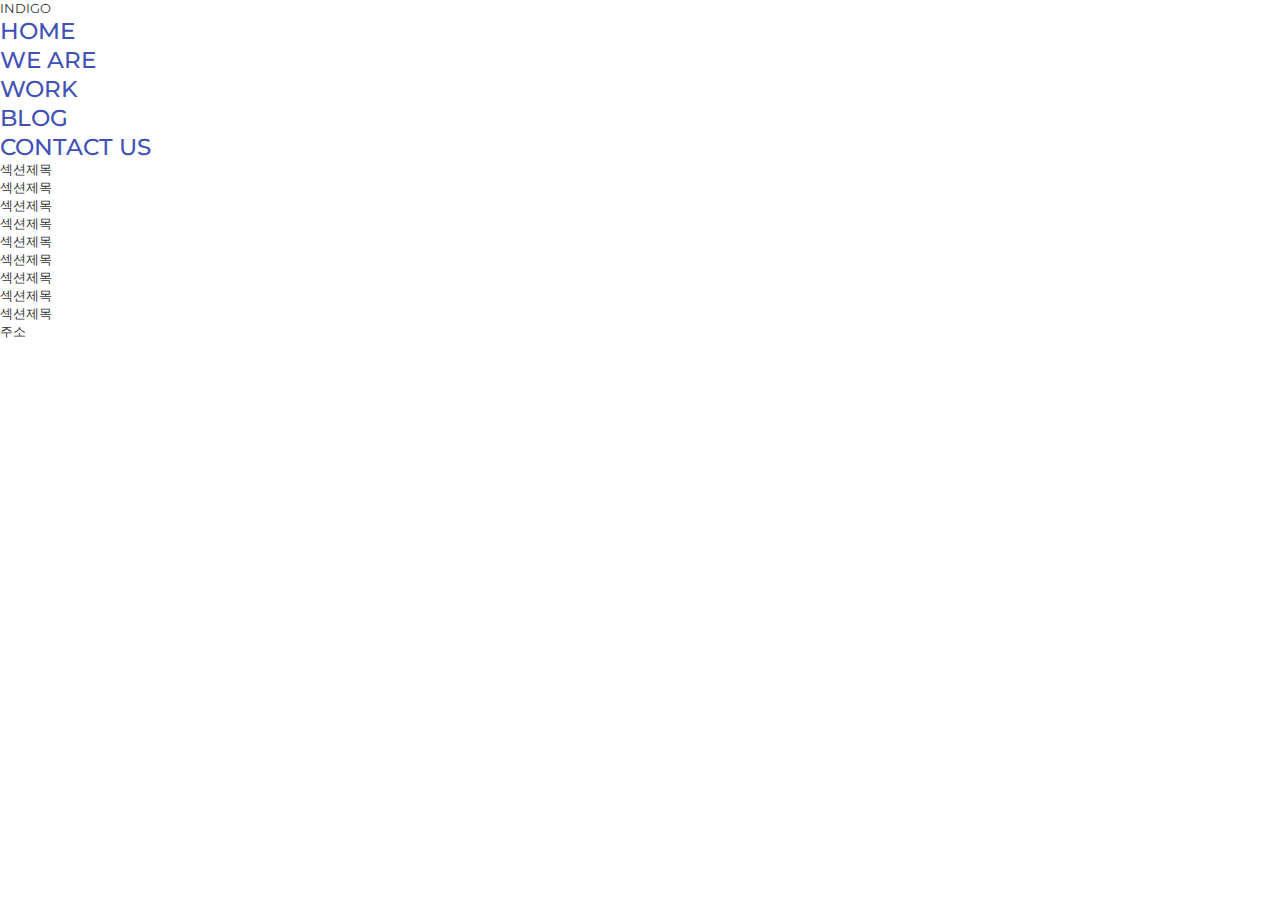
==== index2.html @ ab8ca35f "Add files via upload" ====
<!DOCTYPE html>
<html lang="ko">
<head>
    <meta charset="UTF-8">
    <meta http-equiv="X-UA-Compatible" content="IE=edge">
    <meta name="viewport" content="width=device-width, initial-scale=1.0">
    <link rel="shortcut icon" href="./favicon.ico" type="image/x-icon">
    <link rel="stylesheet" href="./css/reset.css">
    <title>INDIGO</title>
    <style>
        @import url('https://fonts.googleapis.com/css2?family=Montserrat:ital,wght@0,100;0,200;0,300;0,400;0,500;0,600;0,700;0,800;0,900;1,100;1,200;1,300;1,400;1,500;1,600;1,700;1,800;1,900&family=PT+Serif:ital,wght@0,400;0,700;1,400;1,700&display=swap');
        :root{            
            font-family: 'Montserrat',sans-serif;
            font-weight:400;
            font-size:13px;
            color:#333;                        
        }
        .tit-sec{
            font-weight:600;
            font-size:3em;
            color:#3f51b5;
            text-align:left;
        }
        .mid-txt{
            font-weight:500;
            font-size:1.8em;
            color:#3f51b5;            
        }
        .hide{
            display:none;
        }
        .container{
            width:1132px;
            margin:0 auto;
        }
        .col01{
            width:52px
        }
        .col02{
            width:124px
        }
        .col03{
            width:196px
        }
        .col04{
            width:268px
        }
        .col05{
            width:340px
        }
        .col06{
            width:412px
        }
        .col07{
            width:484px
        }
        .col08{
            width:556px
        }
        .col09{
            width:628px
        }
        .col10{
            width:700px
        }
        .col11{
            width:772px
        }
        .col12{
            width:844px
        }
        .col13{
            width:916px
        }
        .col14{
            width:988px
        }
        .col15{
            width:1060px
        }
        .col16{
            width:1132px
        }
    </style>
</head>
<body>
    <section class="wrap">
        <header class="header">
            <h1><a href="#">INDIGO</a></h1>
            <nav>
                <ul class="mid-txt">
                    <li><a href="#">HOME</a></li>
                    <li><a href="#">WE ARE</a></li>
                    <li><a href="#">WORK</a></li>
                    <li><a href="#">BLOG</a></li>
                    <li><a href="#">CONTACT US</a></li>
                </ul>
            </nav>
        </header>
        <section class="sec slider">
            <h2>섹션제목</h2>
        </section>
        <section class="sec display">
            <h2>섹션제목</h2>
        </section>
        <section class="sec promotion">
            <h2>섹션제목</h2>
        </section>
        <section class="sec divider">
            <h2>섹션제목</h2>
        </section>
        <section class="sec work">
            <h2>섹션제목</h2>
        </section>
        <section class="sec mini-divider">
            <h2>섹션제목</h2>
        </section>
        <section class="sec blog">
            <h2>섹션제목</h2>
        </section>
        <section class="sec contact">
            <h2>섹션제목</h2>
        </section>
        <section class="sec map">
            <h2>섹션제목</h2>
        </section>
        <footer class="footer copyright">
            <address>주소</address>
        </footer>
    </section>
    <script src="./js/default.js"></script>
</body>
</html>
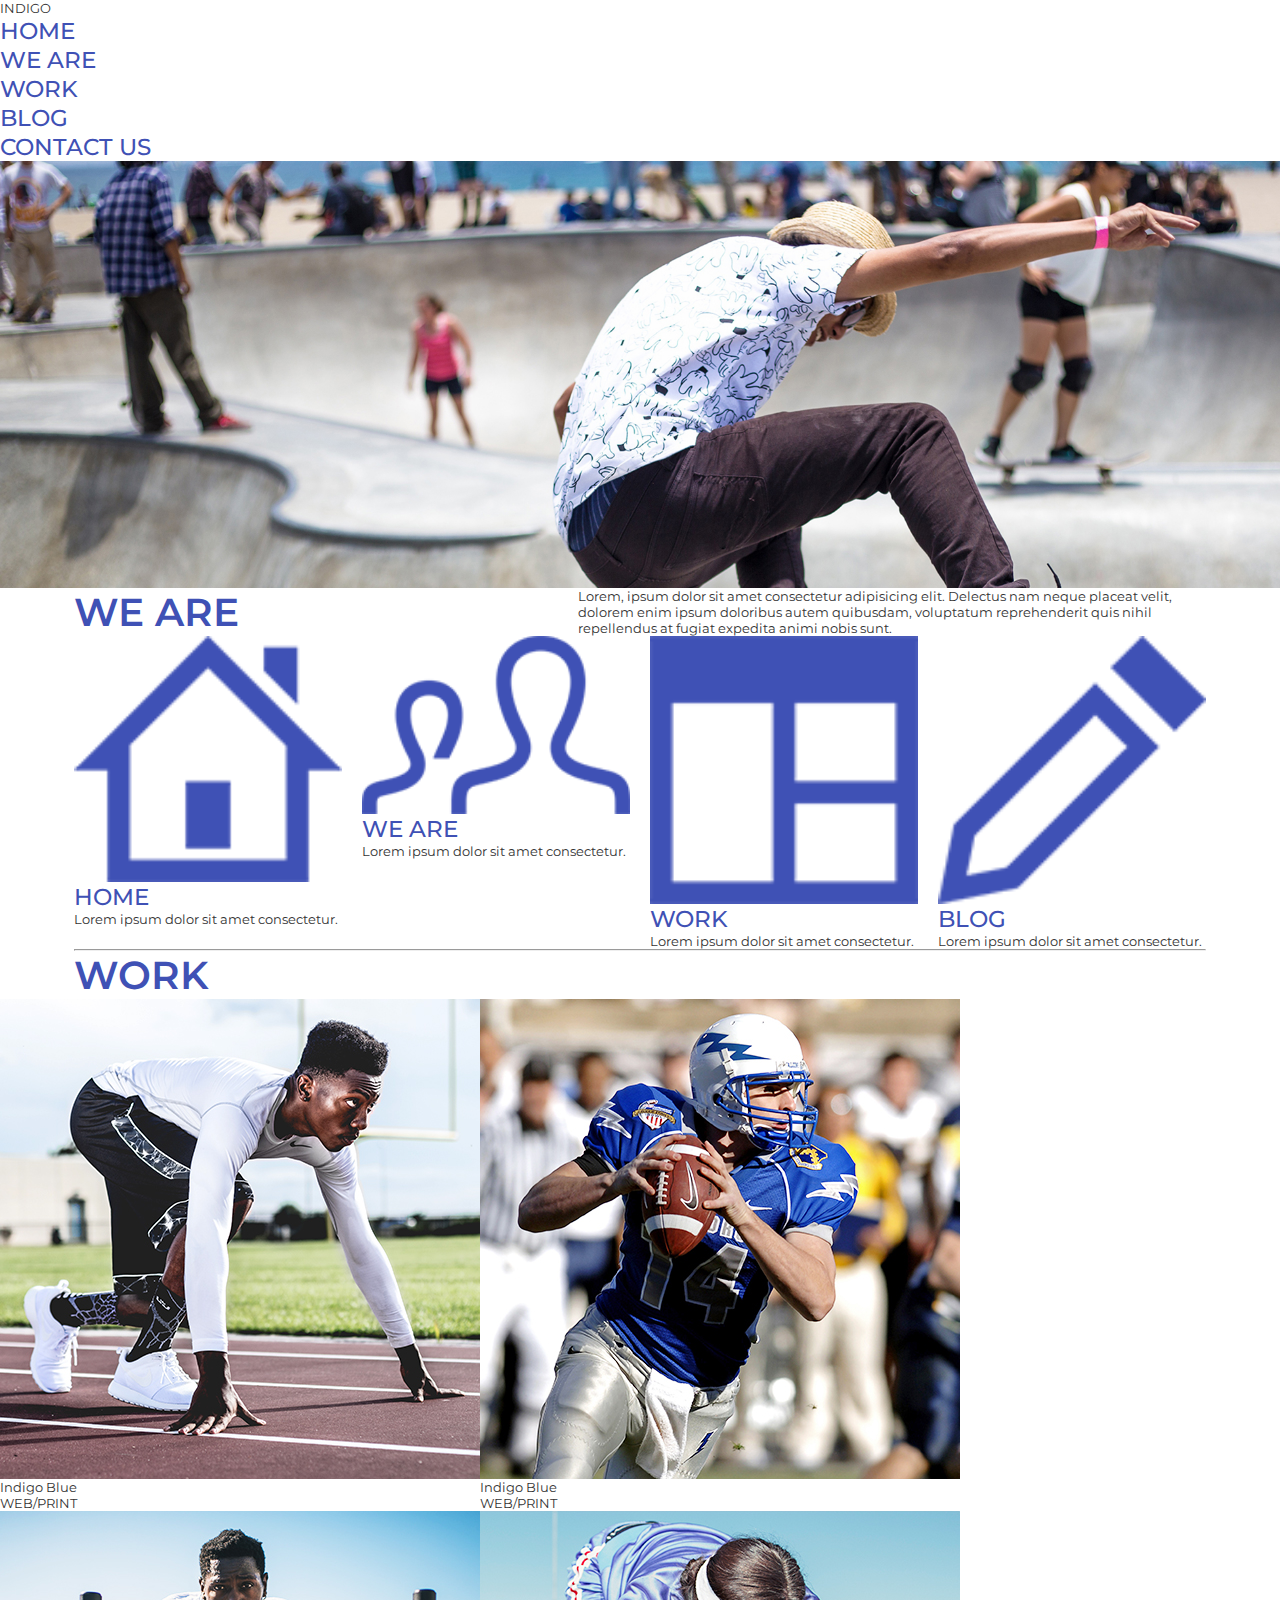
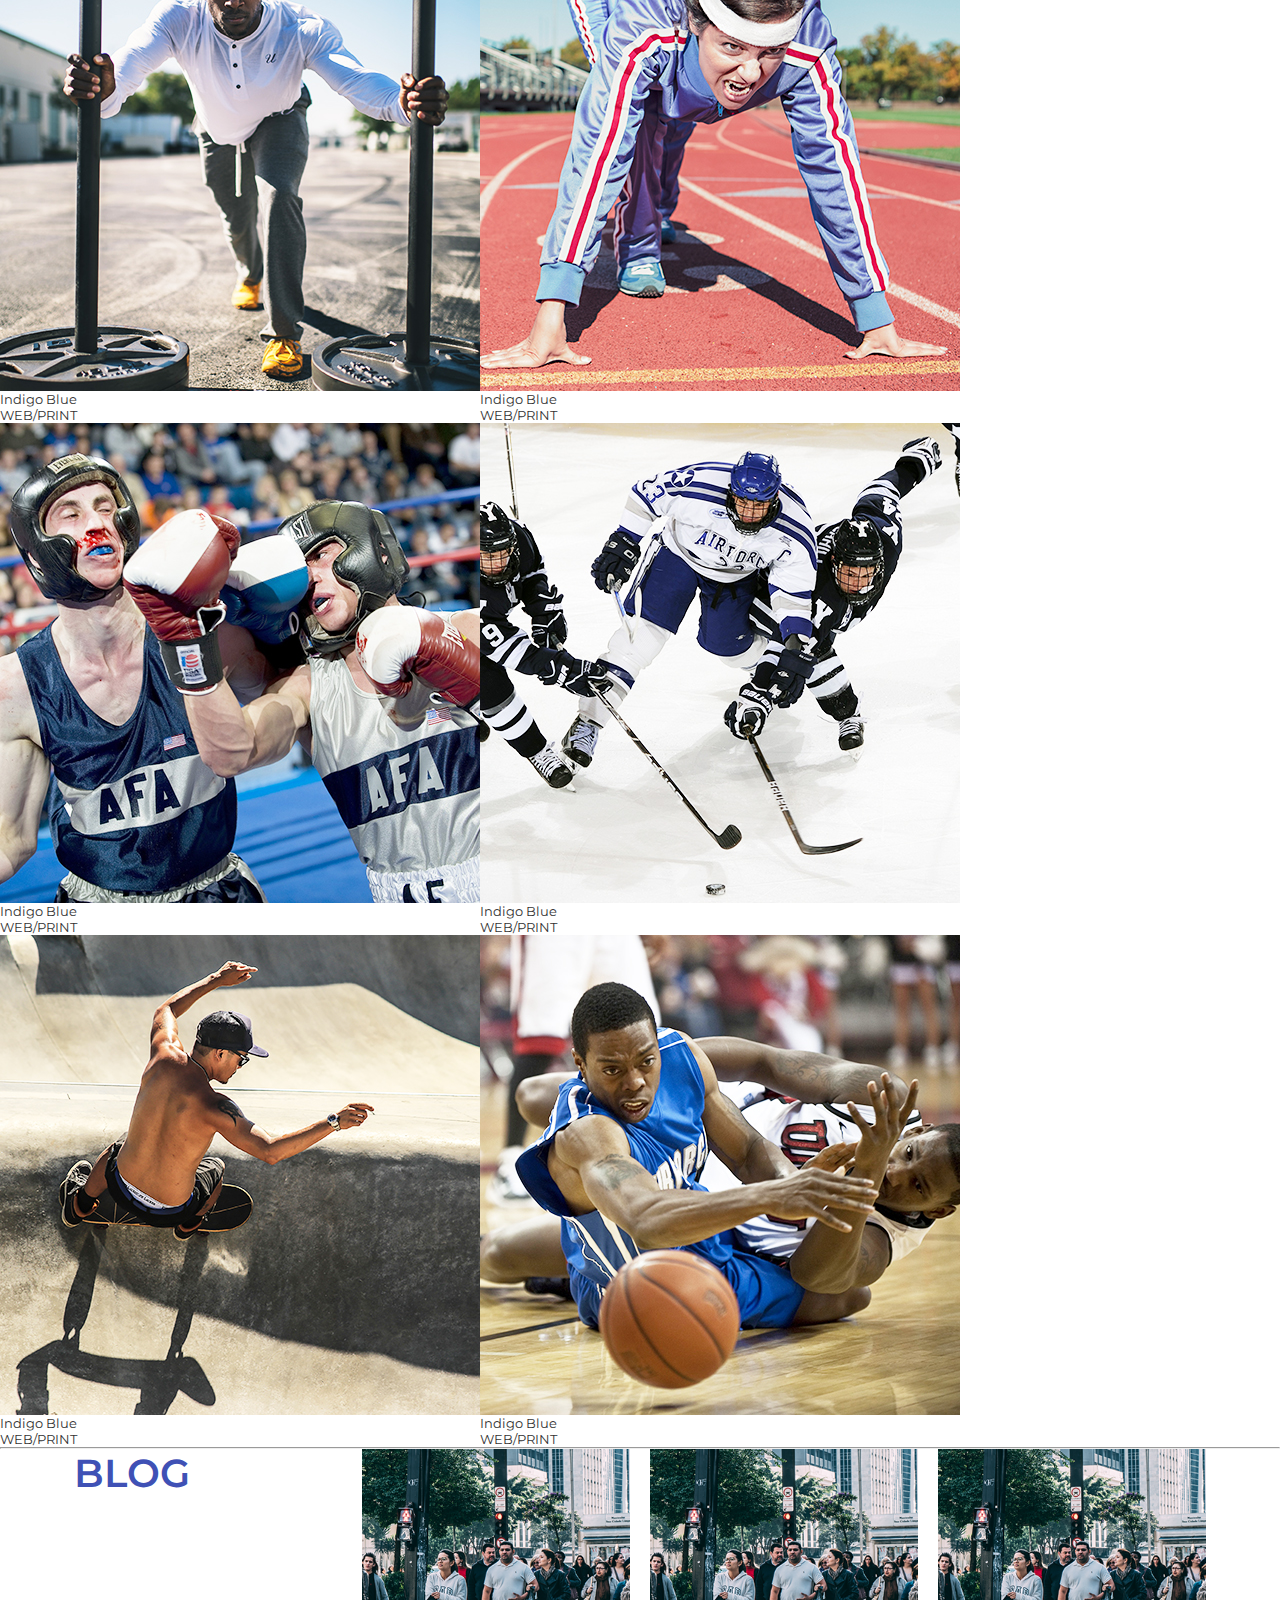
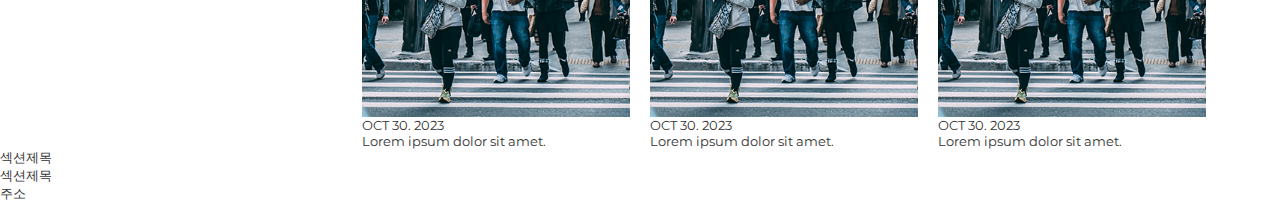
==== commit 2596ecb0: "Add files via upload" ====
--- a/index2.html
+++ b/index2.html
@@ -29,6 +29,12 @@
         .hide{
             display:none;
         }
+        .fleft{
+            float:left;
+        }
+        .fright{
+            float:right;
+        }
         .container{
             width:1132px;
             margin:0 auto;
@@ -80,6 +86,9 @@
         }
         .col16{
             width:1132px
+        }
+        .mr20{
+            margin-right:20px;
         }
     </style>
 </head>
@@ -98,25 +107,114 @@
             </nav>
         </header>
         <section class="sec slider">
-            <h2>섹션제목</h2>
+            <h2 class="hide">SLIDER</h2>
+            <div class="img-box"><a href="#"><img src="./images/slide01.jpg" alt="슬라이더1"></a></div>
         </section>
         <section class="sec display">
-            <h2>섹션제목</h2>
+            <div class="container clearfix">
+                <h2 class="tit-sec col07 fleft">WE ARE</h2>
+                <p class="col09 fright">Lorem, ipsum dolor sit amet consectetur adipisicing elit. Delectus nam neque placeat velit, dolorem enim ipsum doloribus autem quibusdam, voluptatum reprehenderit quis nihil repellendus at fugiat expedita animi nobis sunt.</p>
+            </div>
         </section>
         <section class="sec promotion">
-            <h2>섹션제목</h2>
+            <div class="container clearfix">
+                <h2 class="hide">promotion</h2>
+                <article class="fleft col04 mr20">
+                    <div class="img-box"><img src="./images/promo01.png" alt="pro01"></div>
+                    <h3 class="mid-txt">HOME</h3>
+                    <p>Lorem ipsum dolor sit amet consectetur.</p>
+                </article>
+                <article class="fleft col04 mr20">
+                    <div class="img-box"><img src="./images/promo02.png" alt="pro02"></div>
+                    <h3 class="mid-txt">WE ARE</h3>
+                    <p>Lorem ipsum dolor sit amet consectetur.</p>
+                </article>
+                <article class="fleft col04 mr20">
+                    <div class="img-box"><img src="./images/promo03.png" alt="pro03"></div>
+                    <h3 class="mid-txt">WORK</h3>
+                    <p>Lorem ipsum dolor sit amet consectetur.</p>
+                </article>
+                <article class="fleft col04">
+                    <div class="img-box"><img src="./images/promo04.png" alt="pro04"></div>
+                    <h3 class="mid-txt">BLOG</h3>
+                    <p>Lorem ipsum dolor sit amet consectetur.</p>
+                </article>
+            </div>            
         </section>
         <section class="sec divider">
-            <h2>섹션제목</h2>
-        </section>
-        <section class="sec work">
-            <h2>섹션제목</h2>
+            <div class="container">
+                <h2 class="hide">구분선</h2>
+                <hr class="col16">
+            </div>
+        </section>
+        <section class="sec work clearfix">
+            <div class="container">
+                <h2 class="tit-sec">WORK</h2>
+            </div>
+            <article class="fleft">
+                <div class="img-box"><img src="./images/work01.jpg" alt="work01"></div>
+                <h3>Indigo Blue</h3>
+                <p>WEB/PRINT</p>
+            </article>
+            <article class="fleft">
+                <div class="img-box"><img src="./images/work02.jpg" alt="work02"></div>
+                <h3>Indigo Blue</h3>
+                <p>WEB/PRINT</p>
+            </article>
+            <article class="fleft">
+                <div class="img-box"><img src="./images/work03.jpg" alt="work03"></div>
+                <h3>Indigo Blue</h3>
+                <p>WEB/PRINT</p>
+            </article>
+            <article class="fleft">
+                <div class="img-box"><img src="./images/work04.jpg" alt="work04"></div>
+                <h3>Indigo Blue</h3>
+                <p>WEB/PRINT</p>
+            </article>
+            <article class="fleft">
+                <div class="img-box"><img src="./images/work05.jpg" alt="work05"></div>
+                <h3>Indigo Blue</h3>
+                <p>WEB/PRINT</p>
+            </article>
+            <article class="fleft">
+                <div class="img-box"><img src="./images/work06.jpg" alt="work06"></div>
+                <h3>Indigo Blue</h3>
+                <p>WEB/PRINT</p>
+            </article>
+            <article class="fleft">
+                <div class="img-box"><img src="./images/work07.jpg" alt="work07"></div>
+                <h3>Indigo Blue</h3>
+                <p>WEB/PRINT</p>
+            </article>
+            <article class="fleft">
+                <div class="img-box"><img src="./images/work08.jpg" alt="work08"></div>
+                <h3>Indigo Blue</h3>
+                <p>WEB/PRINT</p>
+            </article>
         </section>
         <section class="sec mini-divider">
-            <h2>섹션제목</h2>
+            <h2 class="hide">구분선</h2>
+            <hr>
         </section>
         <section class="sec blog">
-            <h2>섹션제목</h2>
+            <div class="container clearfix">
+                <h2 class="tit-sec fleft col04 mr20">BLOG</h2>
+                <article class="fleft col04 mr20">
+                    <div class="img-box"><img src="./images/blog01.jpg" alt="blog01"></div>
+                    <h3>OCT 30. 2023</h3>
+                    <p>Lorem ipsum dolor sit amet.</p>
+                </article>
+                <article class="fleft col04 mr20">
+                    <div class="img-box"><img src="./images/blog01.jpg" alt="blog01"></div>
+                    <h3>OCT 30. 2023</h3>
+                    <p>Lorem ipsum dolor sit amet.</p>
+                </article>
+                <article class="fleft col04">
+                    <div class="img-box"><img src="./images/blog01.jpg" alt="blog01"></div>
+                    <h3>OCT 30. 2023</h3>
+                    <p>Lorem ipsum dolor sit amet.</p>
+                </article>
+            </div>
         </section>
         <section class="sec contact">
             <h2>섹션제목</h2>
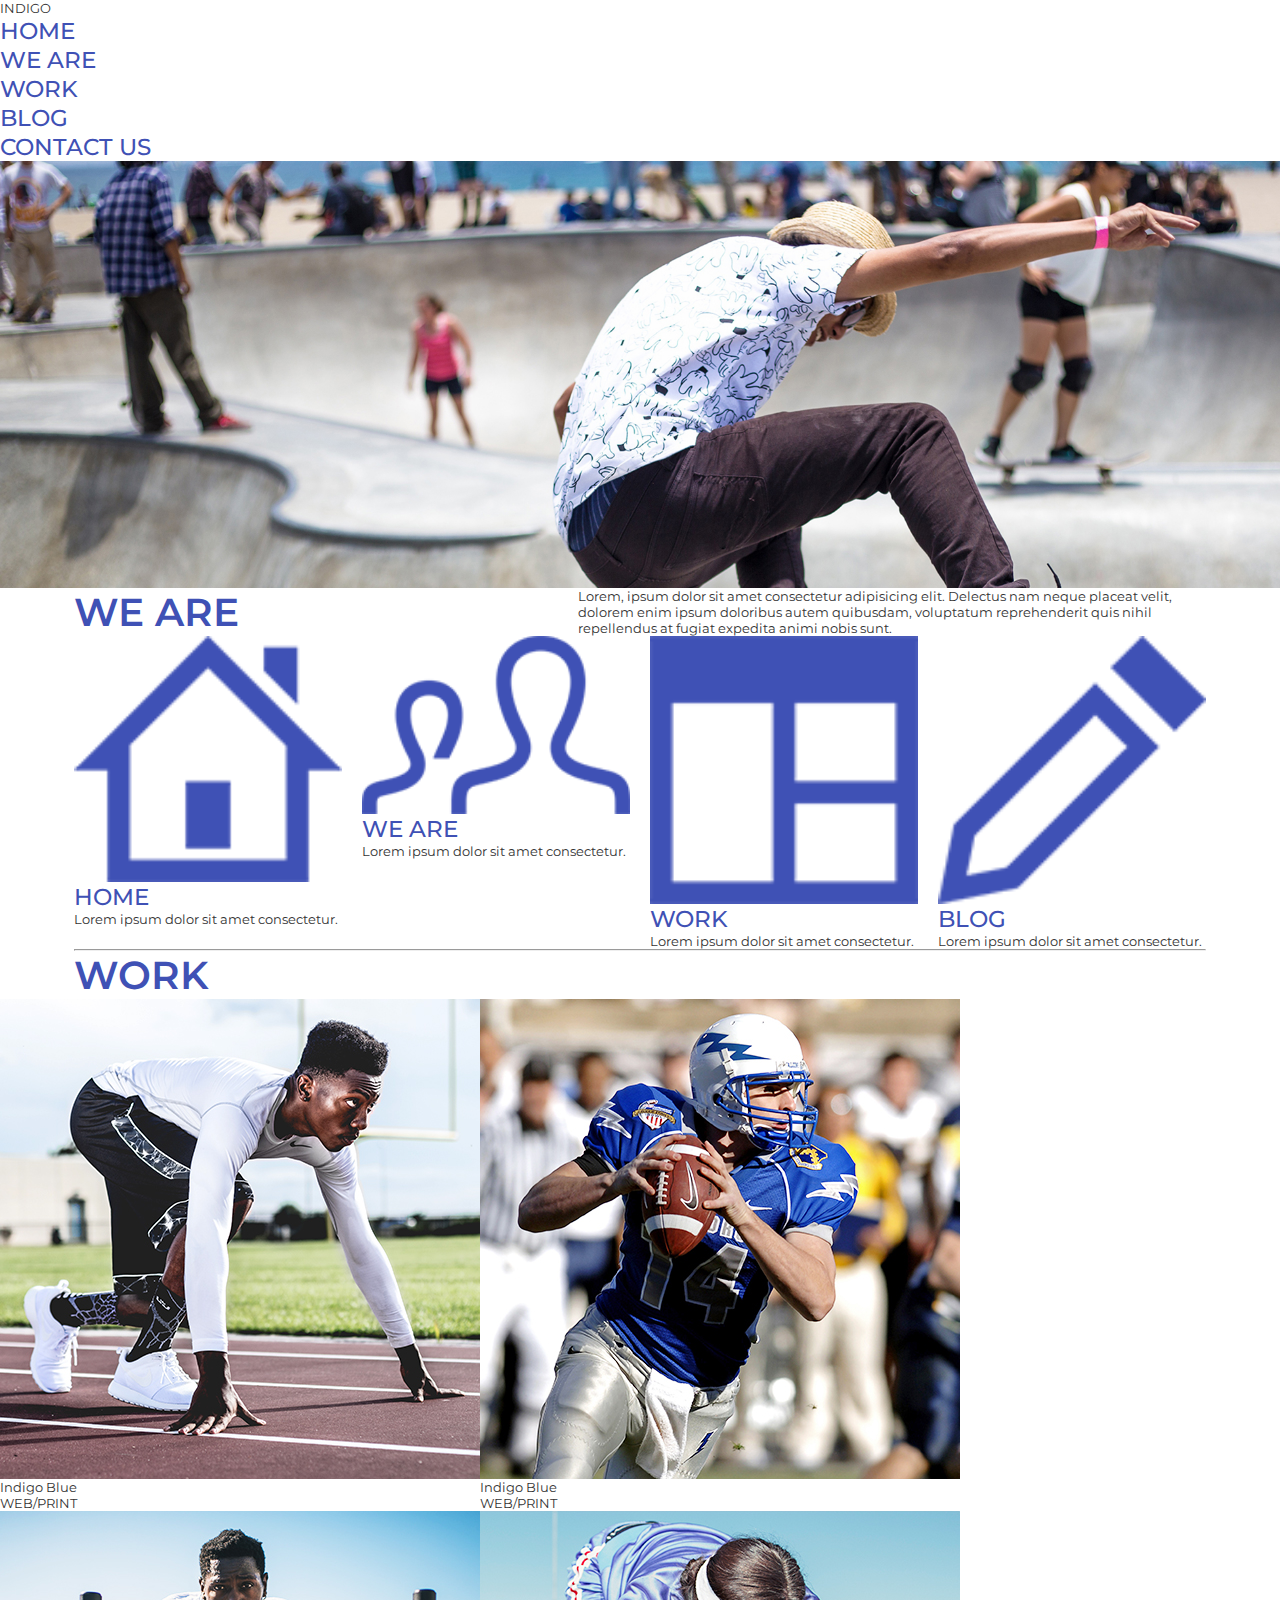
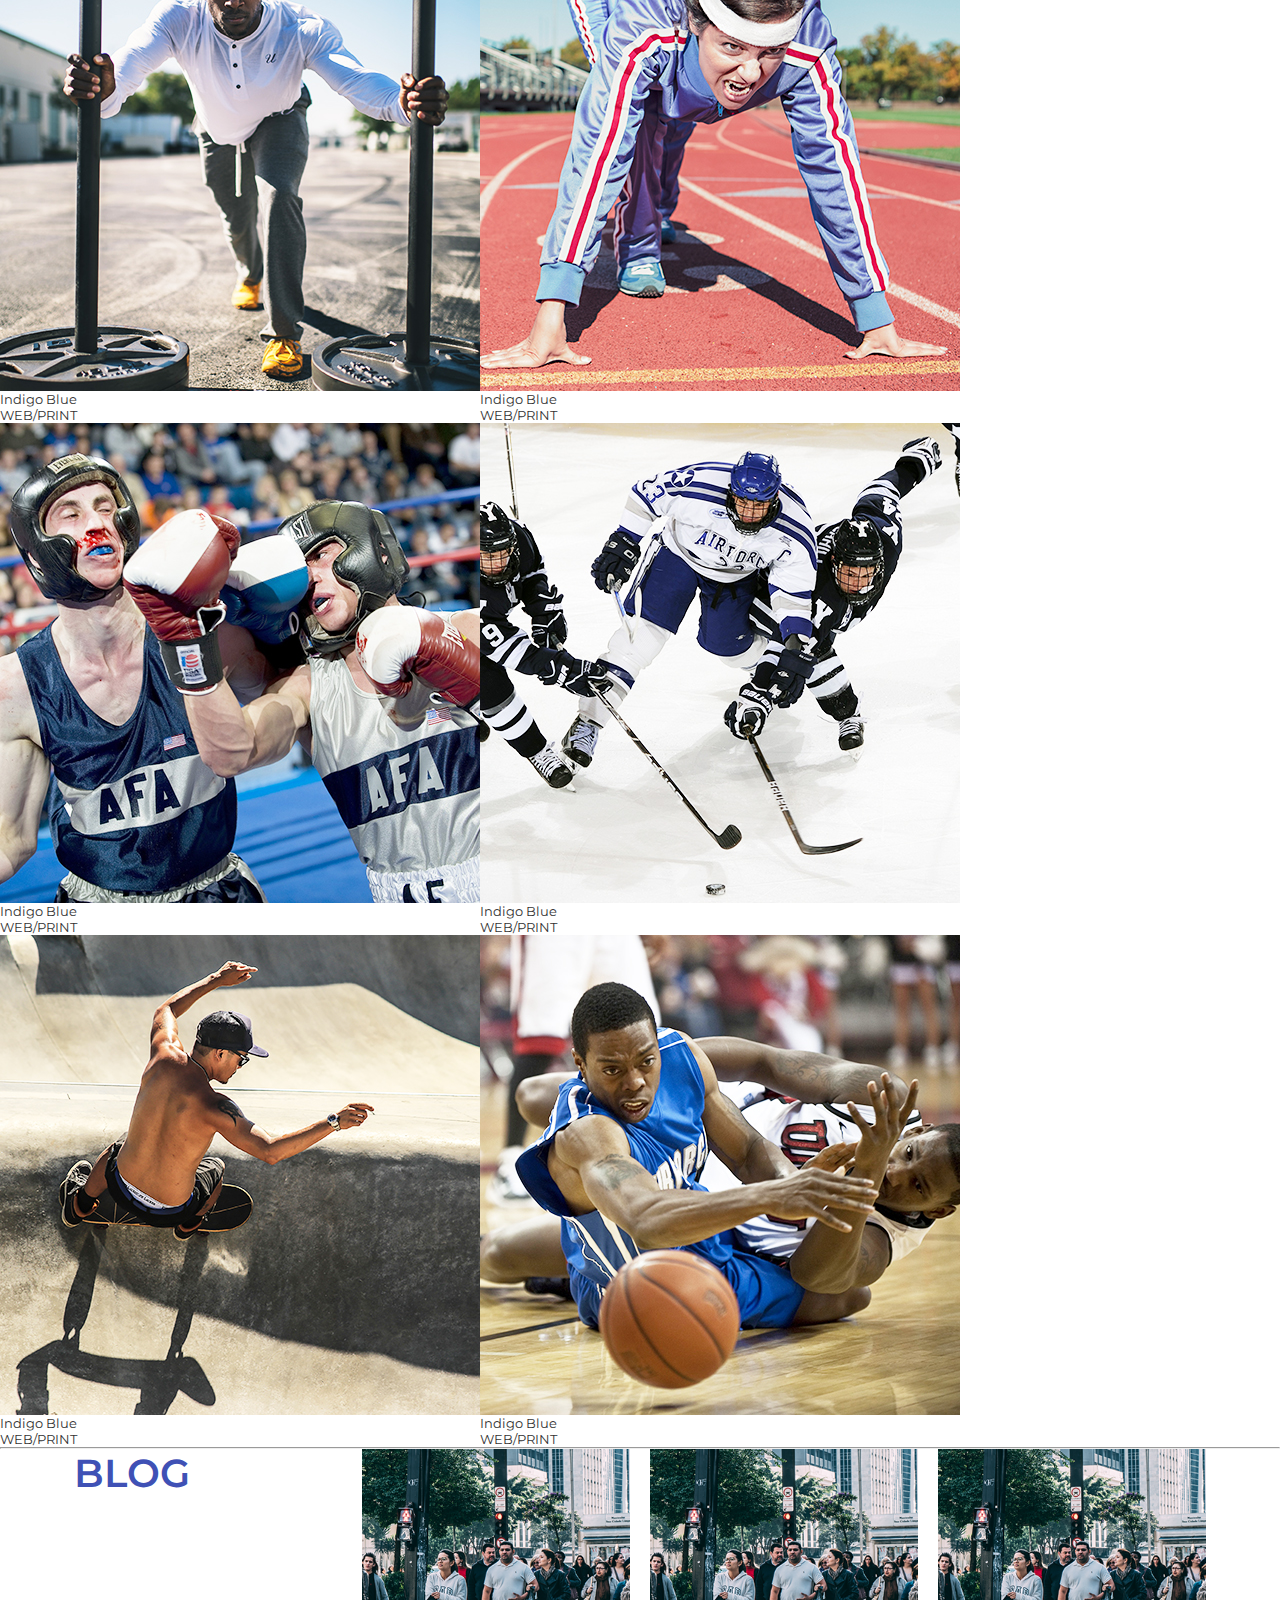
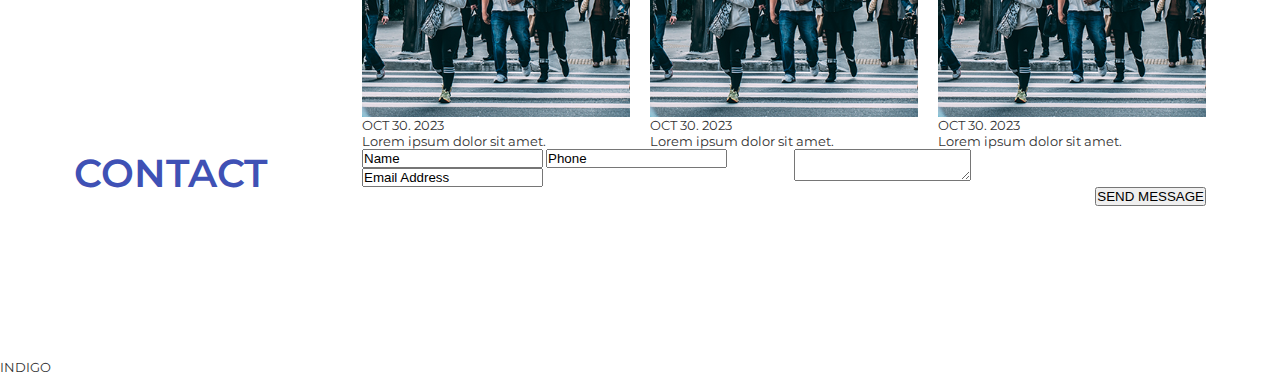
==== commit e46be4fb: "Add files via upload" ====
--- a/index2.html
+++ b/index2.html
@@ -26,8 +26,15 @@
             font-size:1.8em;
             color:#3f51b5;            
         }
+
+
         .hide{
             display:none;
+        }
+        .clearfix::after{
+            content:'';
+            display:block;
+            clear:both;
         }
         .fleft{
             float:left;
@@ -201,29 +208,56 @@
                 <h2 class="tit-sec fleft col04 mr20">BLOG</h2>
                 <article class="fleft col04 mr20">
                     <div class="img-box"><img src="./images/blog01.jpg" alt="blog01"></div>
-                    <h3>OCT 30. 2023</h3>
+                    <h3 class="hide">아티클제목1</h3>
+                    <p>OCT 30. 2023</p>
                     <p>Lorem ipsum dolor sit amet.</p>
                 </article>
                 <article class="fleft col04 mr20">
                     <div class="img-box"><img src="./images/blog01.jpg" alt="blog01"></div>
-                    <h3>OCT 30. 2023</h3>
+                    <h3 class="hide">아티클제목2</h3>
+                    <p>OCT 30. 2023</p>
                     <p>Lorem ipsum dolor sit amet.</p>
                 </article>
                 <article class="fleft col04">
                     <div class="img-box"><img src="./images/blog01.jpg" alt="blog01"></div>
-                    <h3>OCT 30. 2023</h3>
+                    <h3 class="hide">아티클제목3</h3>
+                    <p>OCT 30. 2023</p>
                     <p>Lorem ipsum dolor sit amet.</p>
                 </article>
             </div>
         </section>
         <section class="sec contact">
-            <h2>섹션제목</h2>
+            <div class="container clearfix">
+                <h2 class="tit-sec fleft col04 mr20">CONTACT</h2>
+                <form action="#" class="fright col12">
+                    <div class="field clearfix">
+                        <div class="fleft col06">
+                            <label class="hide" for="name">name</label>
+                            <input type="text" name="name" id="name" placeholder="Name">
+                            <label class="hide" for="phone">phone</label>
+                            <input type="text" name="phone" id="phone" placeholder="Phone">
+                            <label class="hide" for="email">email address</label>
+                            <input type="email" name="email" id="email" placeholder="Email Address">
+                        </div>
+                        <div class="fright col06">
+                            <label class="hide" for="msg">Message</label>
+                            <textarea name="msg" id="msg"></textarea>
+                        </div>
+                    </div>
+                    <div class="send-box clearfix">
+                        <input type="submit" value="SEND MESSAGE" class="fright">
+                    </div>
+                </form>
+            </div>
         </section>
         <section class="sec map">
-            <h2>섹션제목</h2>
+            <div class="container">
+                <h2 class="hide">map</h2>
+                <iframe src="" frameborder="0">아이프래임</iframe>
+            </div>
         </section>
         <footer class="footer copyright">
-            <address>주소</address>
+            <address>INDIGO</address>
         </footer>
     </section>
     <script src="./js/default.js"></script>
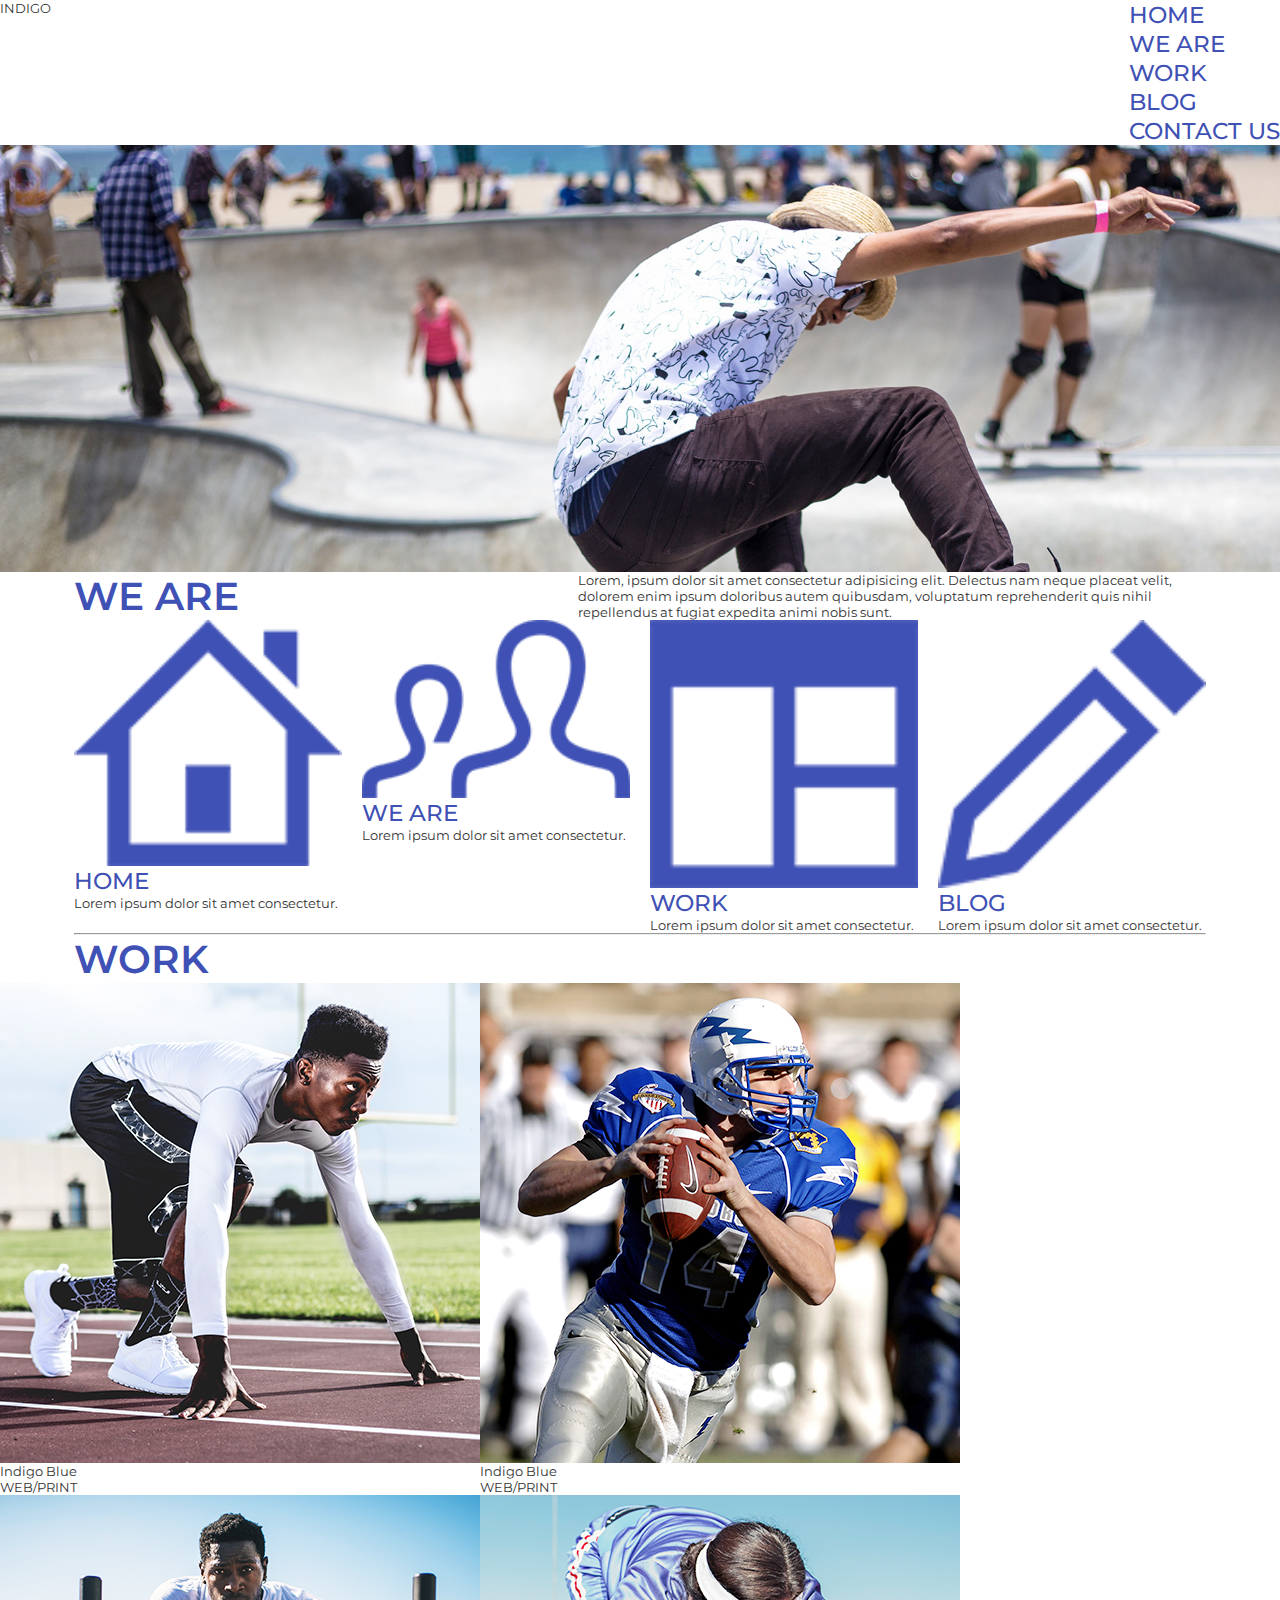
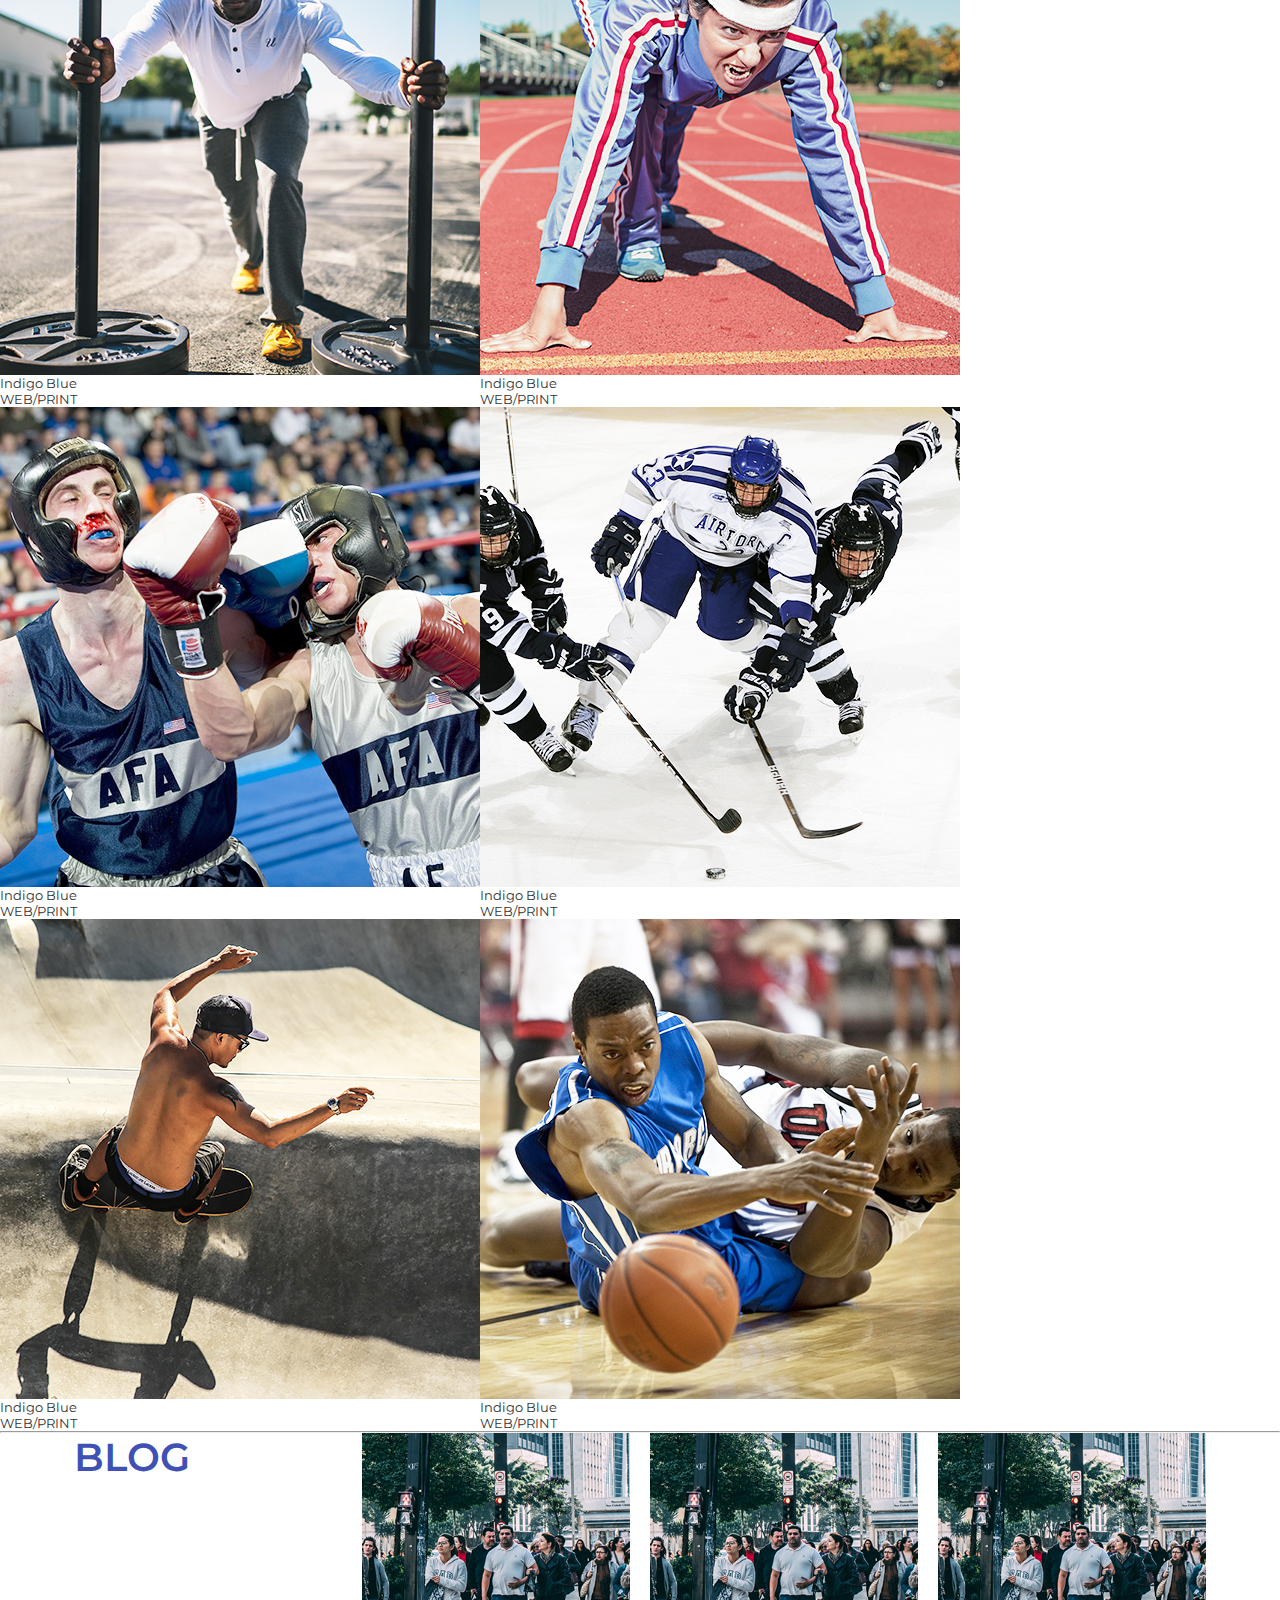
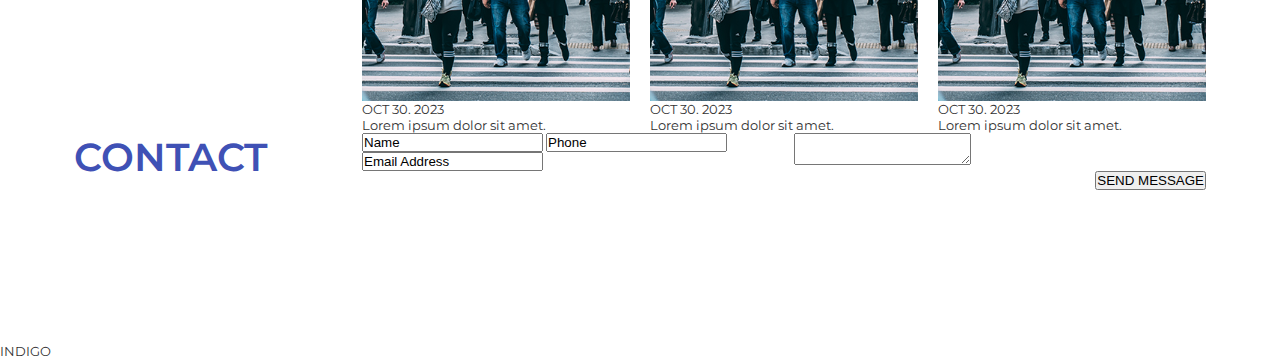
==== commit e67af168: "Add files via upload" ====
--- a/index2.html
+++ b/index2.html
@@ -97,13 +97,15 @@
         .mr20{
             margin-right:20px;
         }
+
+        
     </style>
 </head>
 <body>
     <section class="wrap">
-        <header class="header">
-            <h1><a href="#">INDIGO</a></h1>
-            <nav>
+        <header class="header clearfix">
+            <h1 class="fleft"><a href="#">INDIGO</a></h1>
+            <nav class="fright">
                 <ul class="mid-txt">
                     <li><a href="#">HOME</a></li>
                     <li><a href="#">WE ARE</a></li>
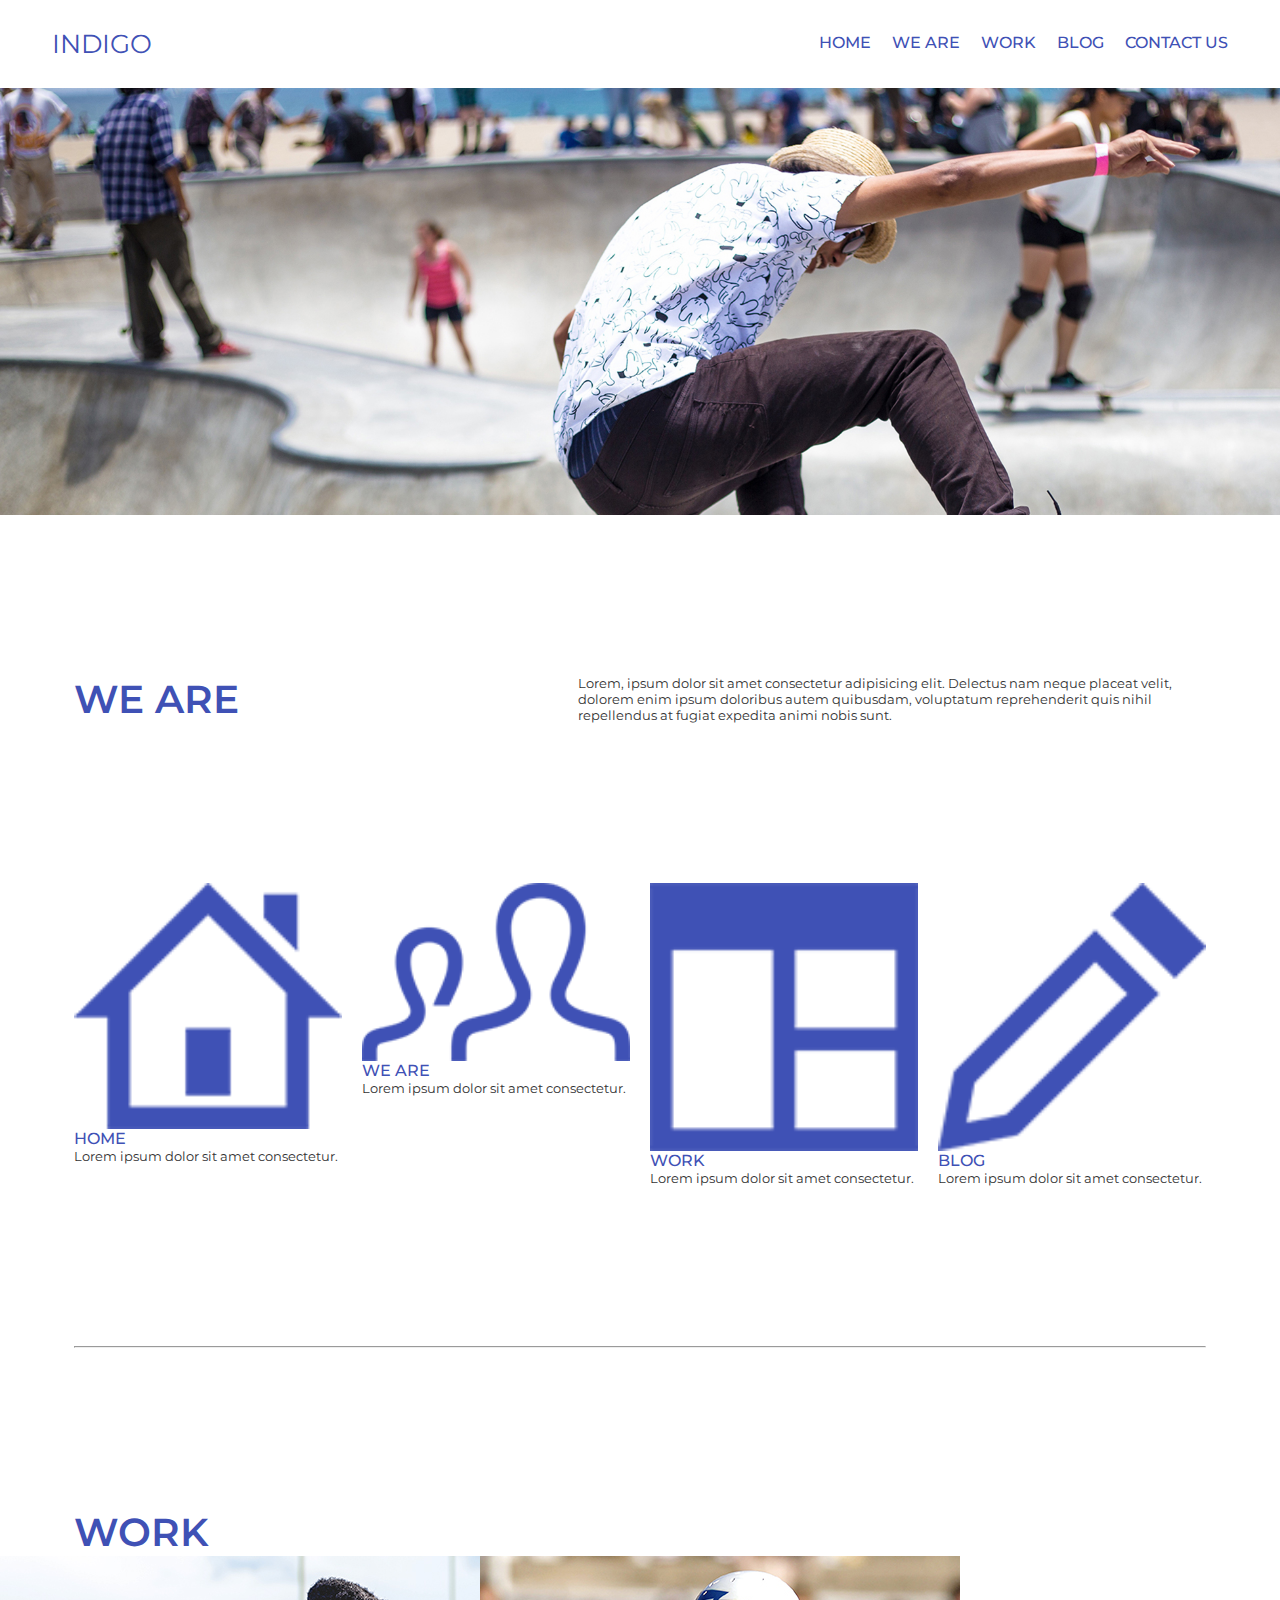
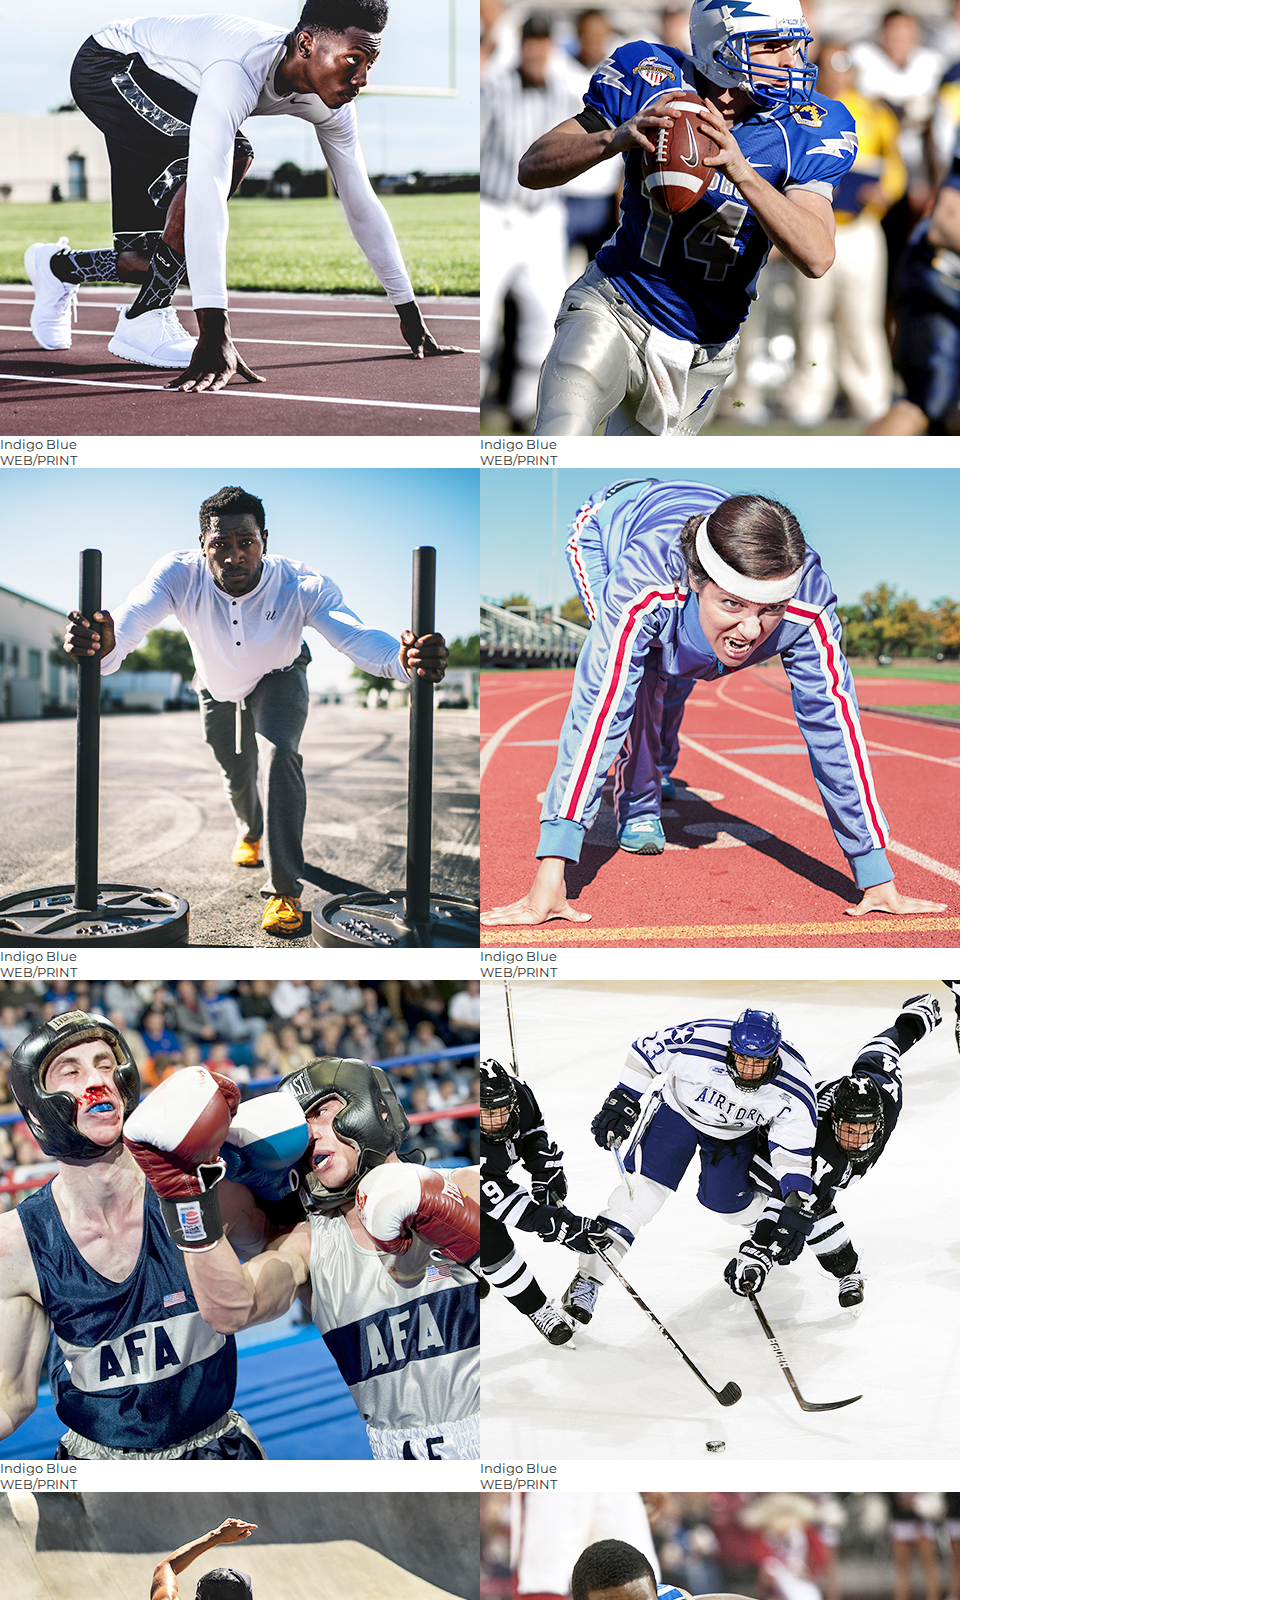
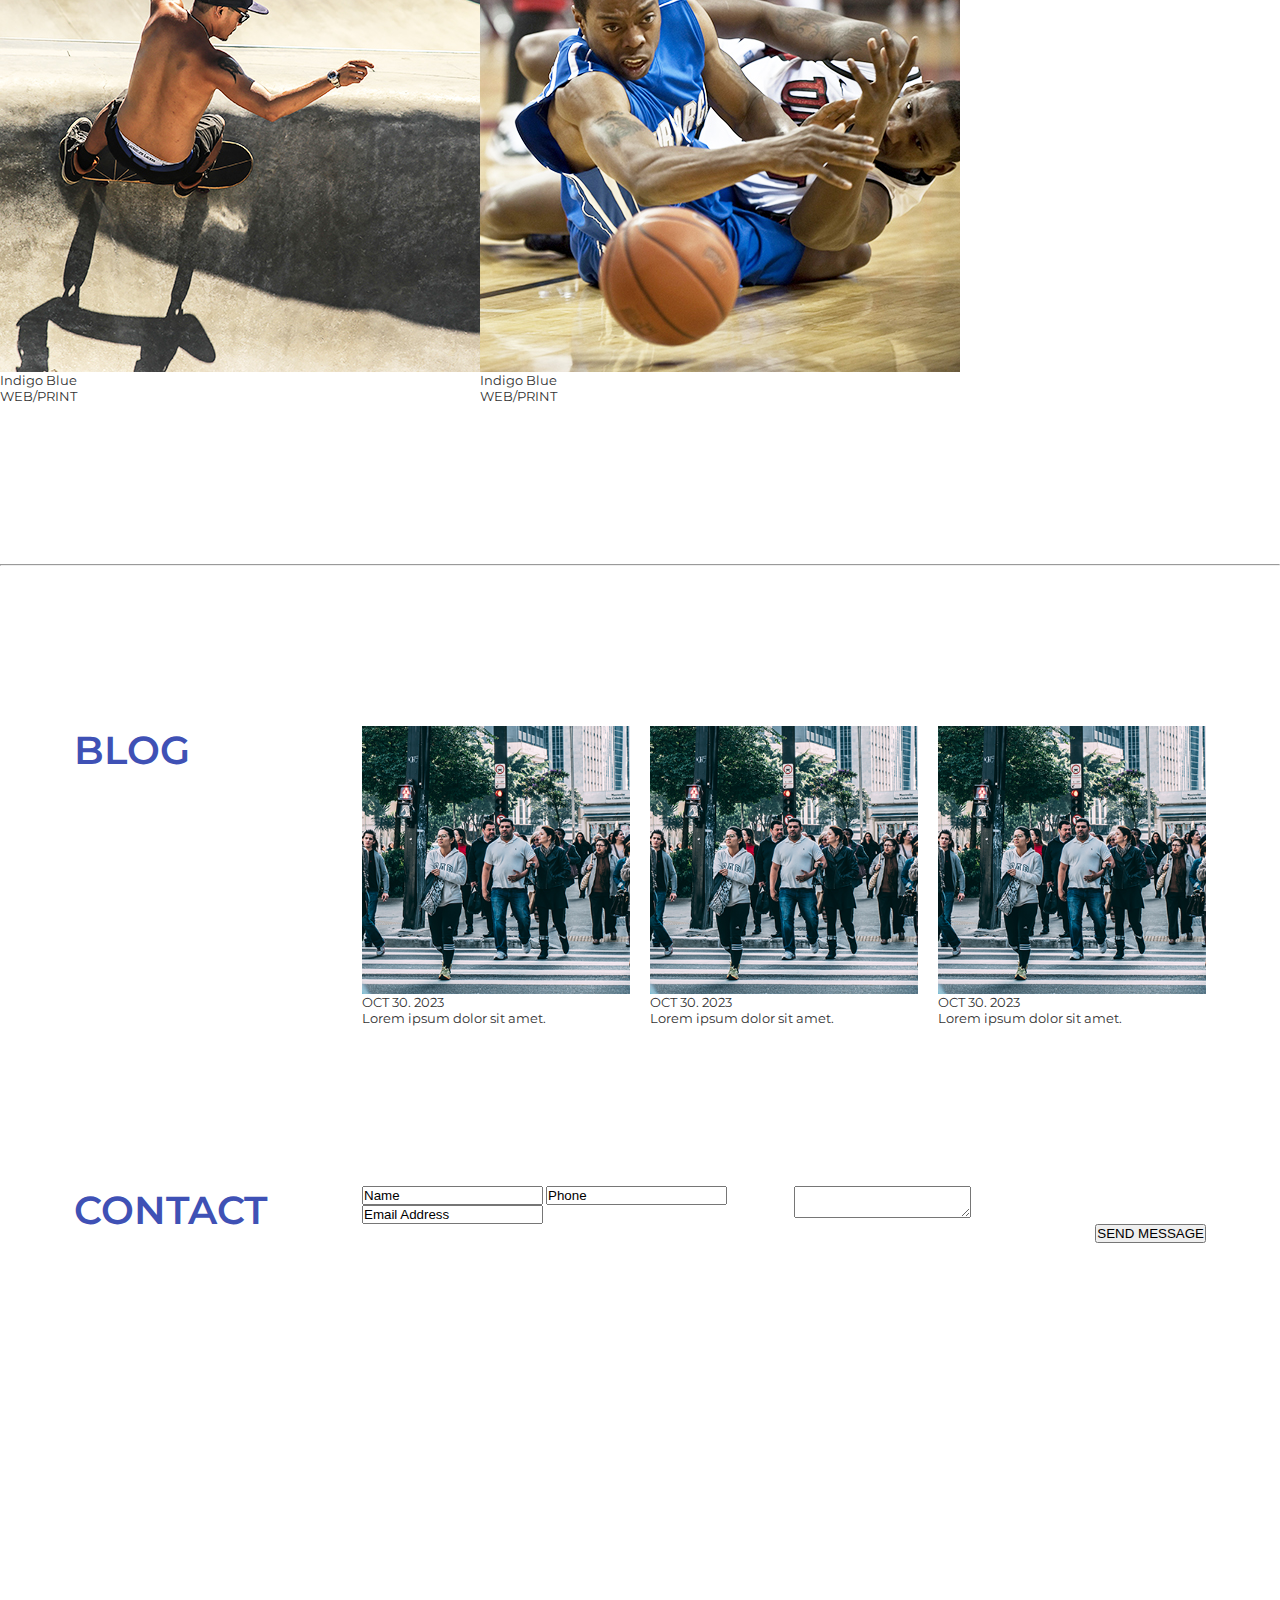
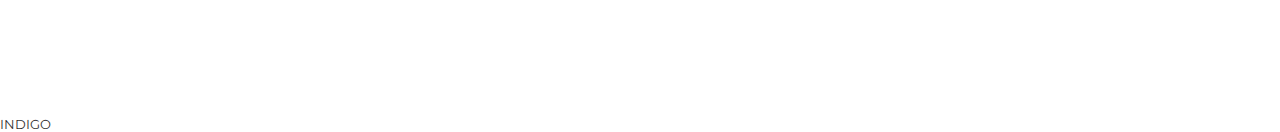
==== commit 3cf50374: "Add files via upload" ====
--- a/index2.html
+++ b/index2.html
@@ -23,7 +23,7 @@
         }
         .mid-txt{
             font-weight:500;
-            font-size:1.8em;
+            font-size:1.2em;
             color:#3f51b5;            
         }
 
@@ -98,7 +98,26 @@
             margin-right:20px;
         }
 
-        
+        .wrap{
+            overflow:hidden;
+        }
+        .sec{
+            margin-bottom:160px;
+        }
+        .header{
+            padding:28px 52px;
+        }
+        h1{
+            font-size:26px;
+            color:#3f51b5;
+        }
+        nav{
+            padding-top:5px;
+        }
+        nav li{
+            display:inline;
+            margin-left:17px;
+        }
     </style>
 </head>
 <body>
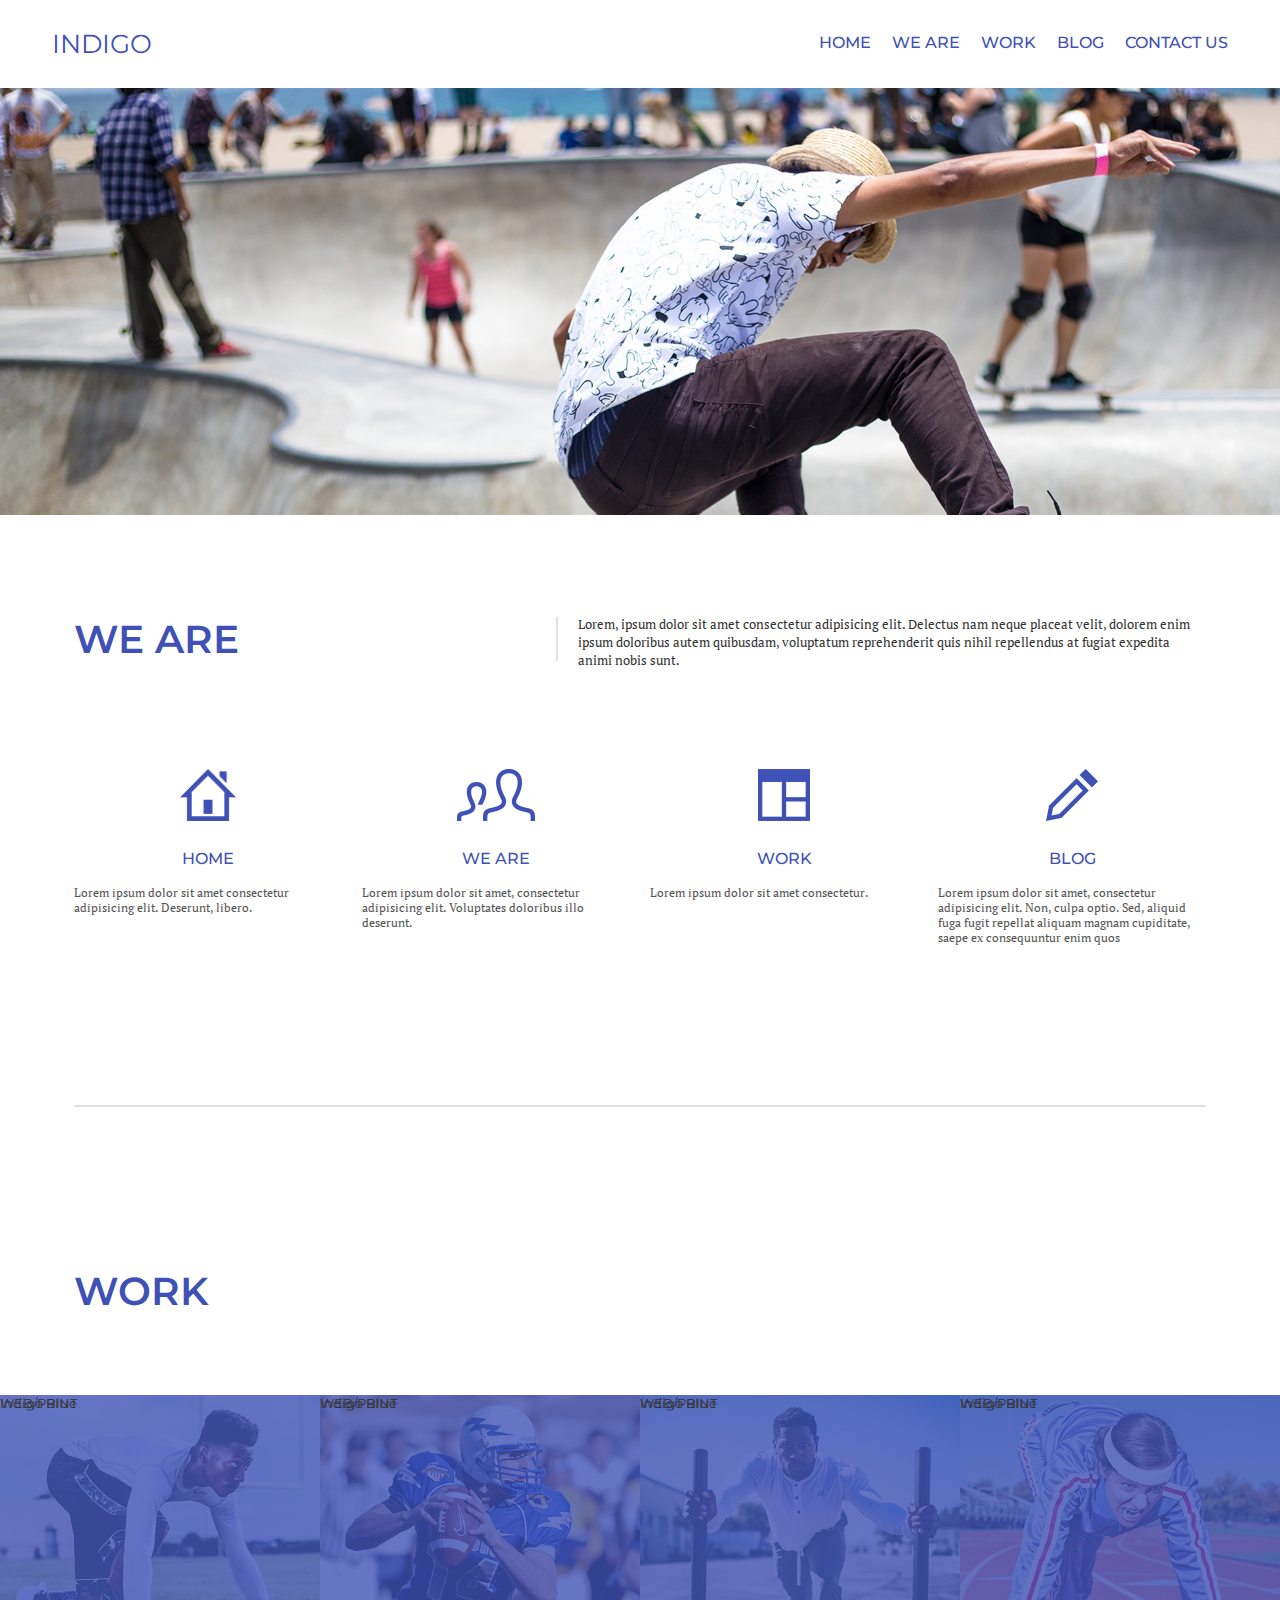
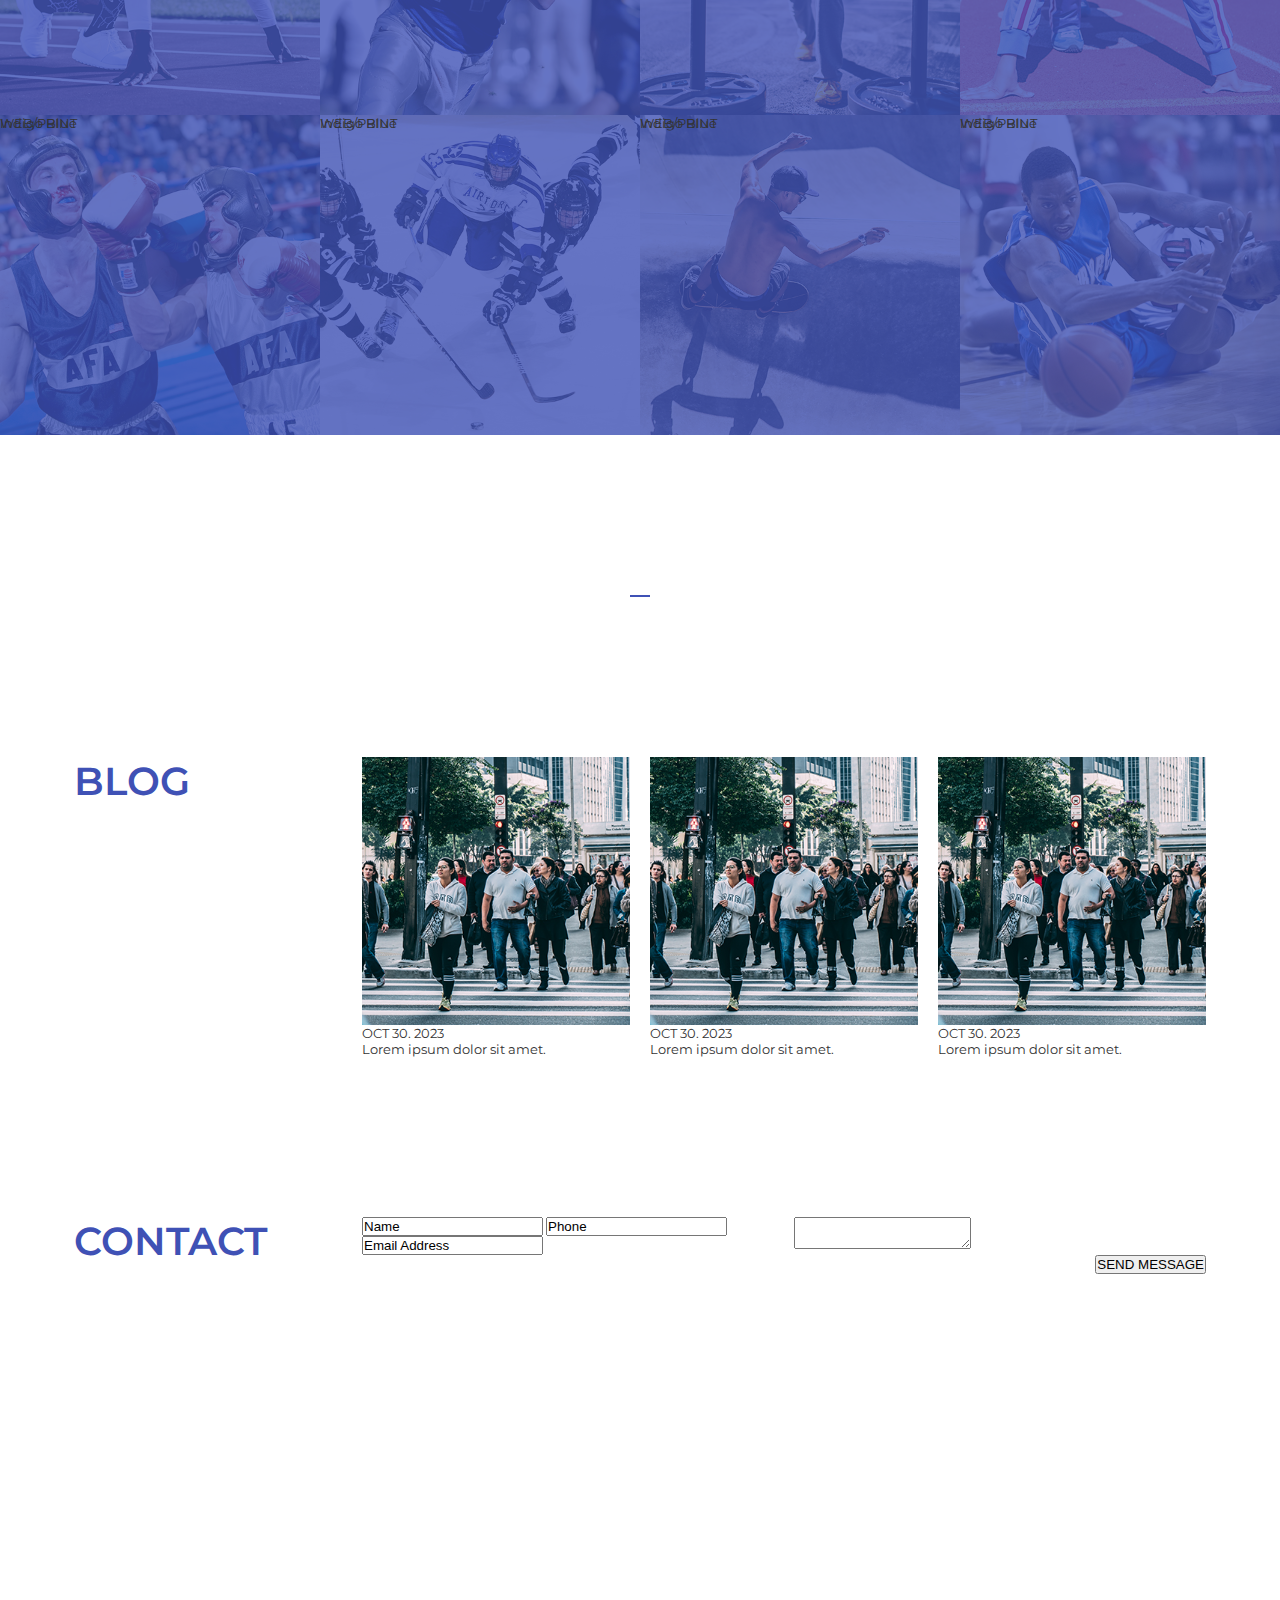
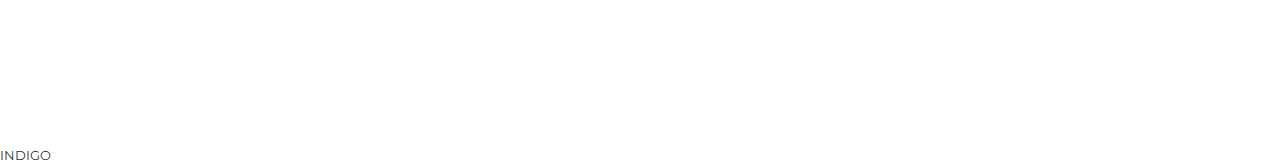
==== commit 2a64e6d6: "Add files via upload" ====
--- a/index2.html
+++ b/index2.html
@@ -26,7 +26,9 @@
             font-size:1.2em;
             color:#3f51b5;            
         }
-
+        .serif-txt{
+            font-family:'PT Serif',serif;
+        }
 
         .hide{
             display:none;
@@ -100,9 +102,12 @@
 
         .wrap{
             overflow:hidden;
-        }
+        }        
         .sec{
             margin-bottom:160px;
+        }
+        .s-mb{
+            margin-bottom:100px;
         }
         .header{
             padding:28px 52px;
@@ -117,6 +122,78 @@
         nav li{
             display:inline;
             margin-left:17px;
+        }
+        .display h2{
+            position:relative;
+        }
+        .display h2::after{
+            position:absolute;
+            right:0;
+            top:50%;
+            transform:translateY(-50%);
+            content:'';
+            display:block;
+            width:2px;
+            height:44px;
+            background:#e0e0e0;
+        }
+        .promotion .img-box{
+            height:52px;
+            margin-bottom:28px;
+            text-align:center;
+        }
+        .promotion img{
+            width:auto;
+            height:100%;
+        }
+        .promotion h3{
+            margin-bottom:17px;
+            text-align:center;
+        }
+        .promotion .serif-txt{
+            font-size:12px;
+            color:#555;
+        }
+        .divider h2{
+            height:2px;
+            background:#e0e0e0;
+            text-indent:-9999px;
+        }
+
+        .mini-divider h2{
+            width:20px;
+            margin:0 auto;
+            background:#3f51b5;
+        }
+        .work h2{
+            margin-bottom:80px;
+        }
+        .work article{
+            width:25%;
+        }
+        .work article{
+            position:relative;
+        }
+        .work .img-box::after{
+            position:absolute;
+            left:0;
+            right:0;
+            top:0;
+            bottom:0;
+            content:'';
+            display:block;
+            background:#3f51b5;
+            opacity:0.8;
+        }
+        .work h3{
+            position:absolute;
+            left:0;
+            top:0;
+        }
+        .work p{
+            position:absolute;
+            left:0;
+            top:0;
         }
     </style>
 </head>
@@ -134,14 +211,14 @@
                 </ul>
             </nav>
         </header>
-        <section class="sec slider">
+        <section class="sec slider s-mb">
             <h2 class="hide">SLIDER</h2>
             <div class="img-box"><a href="#"><img src="./images/slide01.jpg" alt="슬라이더1"></a></div>
         </section>
-        <section class="sec display">
+        <section class="sec display s-mb">
             <div class="container clearfix">
                 <h2 class="tit-sec col07 fleft">WE ARE</h2>
-                <p class="col09 fright">Lorem, ipsum dolor sit amet consectetur adipisicing elit. Delectus nam neque placeat velit, dolorem enim ipsum doloribus autem quibusdam, voluptatum reprehenderit quis nihil repellendus at fugiat expedita animi nobis sunt.</p>
+                <p class="col09 fright serif-txt">Lorem, ipsum dolor sit amet consectetur adipisicing elit. Delectus nam neque placeat velit, dolorem enim ipsum doloribus autem quibusdam, voluptatum reprehenderit quis nihil repellendus at fugiat expedita animi nobis sunt.</p>
             </div>
         </section>
         <section class="sec promotion">
@@ -150,29 +227,28 @@
                 <article class="fleft col04 mr20">
                     <div class="img-box"><img src="./images/promo01.png" alt="pro01"></div>
                     <h3 class="mid-txt">HOME</h3>
-                    <p>Lorem ipsum dolor sit amet consectetur.</p>
+                    <p class="serif-txt">Lorem ipsum dolor sit amet consectetur adipisicing elit. Deserunt, libero.</p>
                 </article>
                 <article class="fleft col04 mr20">
                     <div class="img-box"><img src="./images/promo02.png" alt="pro02"></div>
                     <h3 class="mid-txt">WE ARE</h3>
-                    <p>Lorem ipsum dolor sit amet consectetur.</p>
+                    <p class="serif-txt">Lorem ipsum dolor sit amet, consectetur adipisicing elit. Voluptates doloribus illo deserunt.</p>
                 </article>
                 <article class="fleft col04 mr20">
                     <div class="img-box"><img src="./images/promo03.png" alt="pro03"></div>
                     <h3 class="mid-txt">WORK</h3>
-                    <p>Lorem ipsum dolor sit amet consectetur.</p>
+                    <p class="serif-txt">Lorem ipsum dolor sit amet consectetur.</p>
                 </article>
                 <article class="fleft col04">
                     <div class="img-box"><img src="./images/promo04.png" alt="pro04"></div>
                     <h3 class="mid-txt">BLOG</h3>
-                    <p>Lorem ipsum dolor sit amet consectetur.</p>
+                    <p class="serif-txt">Lorem ipsum dolor sit amet, consectetur adipisicing elit. Non, culpa optio. Sed, aliquid fuga fugit repellat aliquam magnam cupiditate, saepe ex consequuntur enim quos</p>
                 </article>
             </div>            
         </section>
         <section class="sec divider">
             <div class="container">
-                <h2 class="hide">구분선</h2>
-                <hr class="col16">
+                <h2>구분선</h2>                
             </div>
         </section>
         <section class="sec work clearfix">
@@ -220,9 +296,10 @@
                 <p>WEB/PRINT</p>
             </article>
         </section>
-        <section class="sec mini-divider">
-            <h2 class="hide">구분선</h2>
-            <hr>
+        <section class="sec divider mini-divider">
+            <div class="container">
+                <h2>구분선</h2>                
+            </div>
         </section>
         <section class="sec blog">
             <div class="container clearfix">
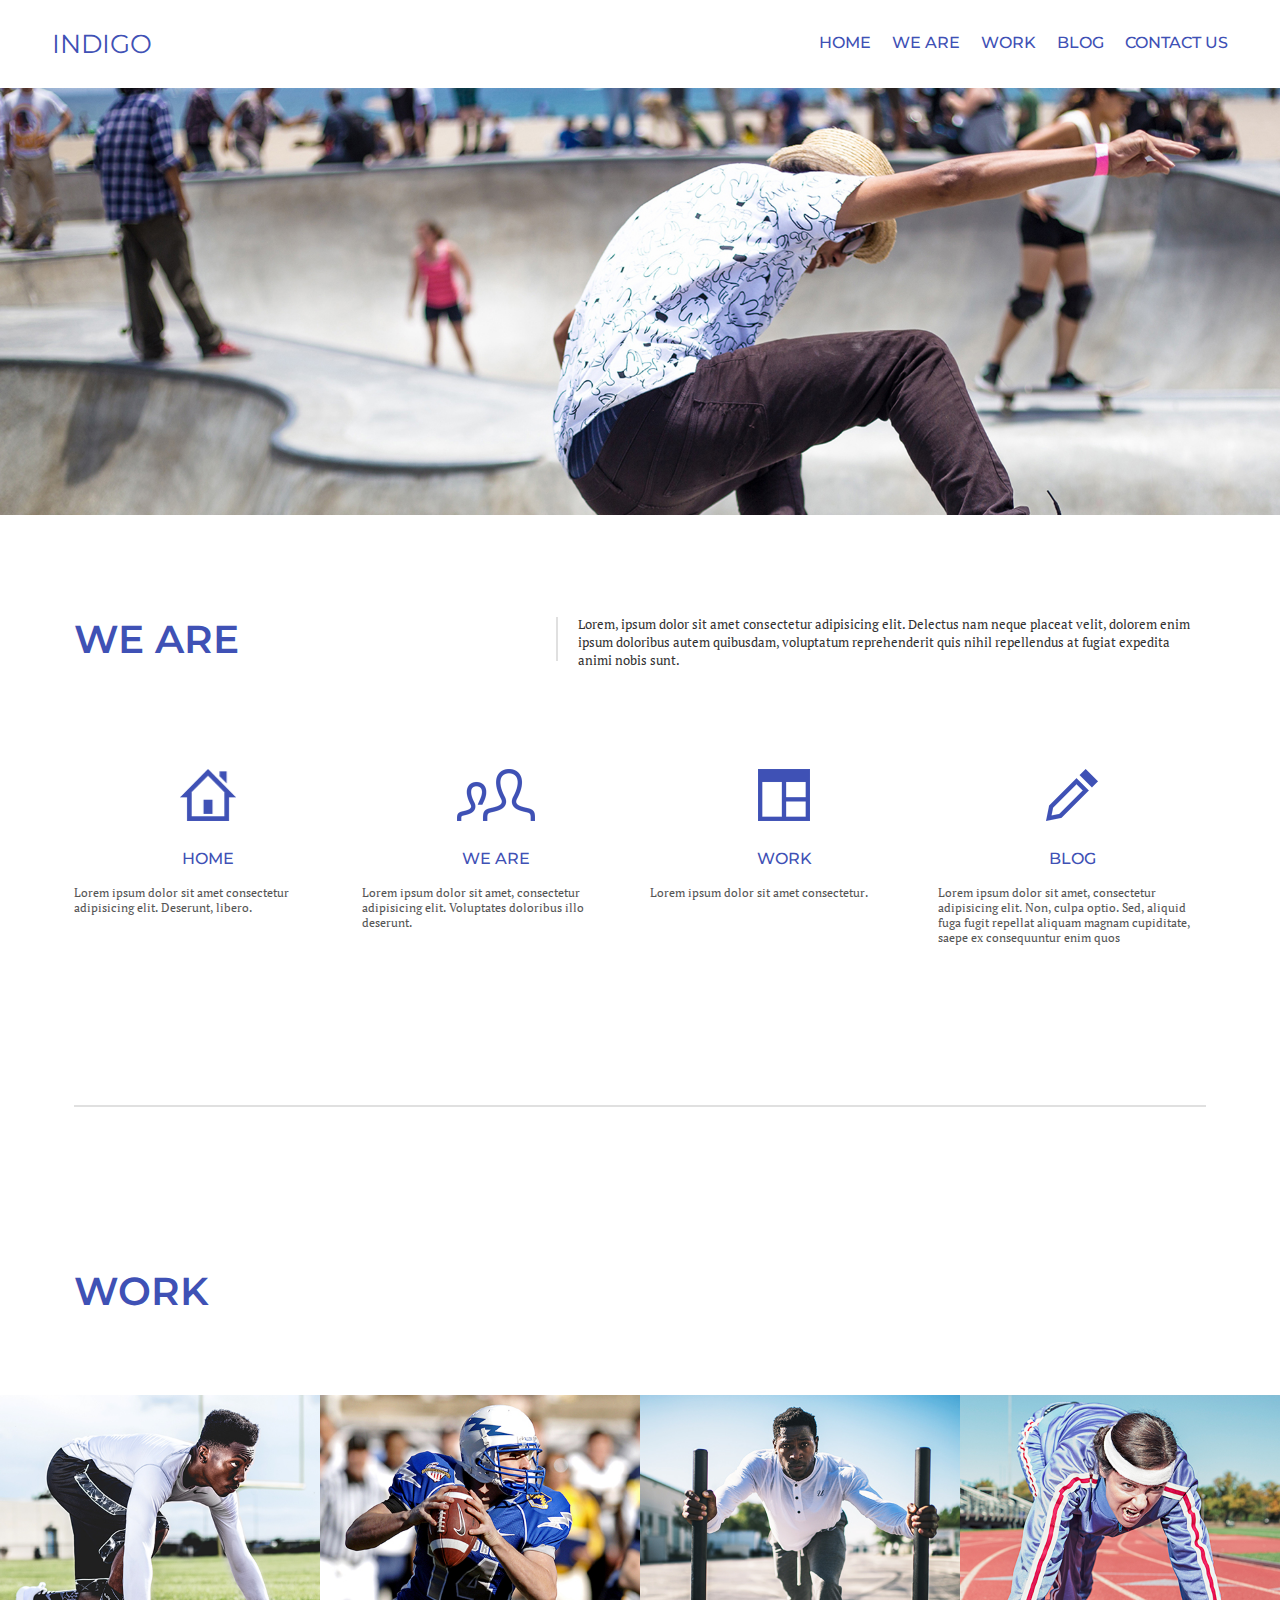
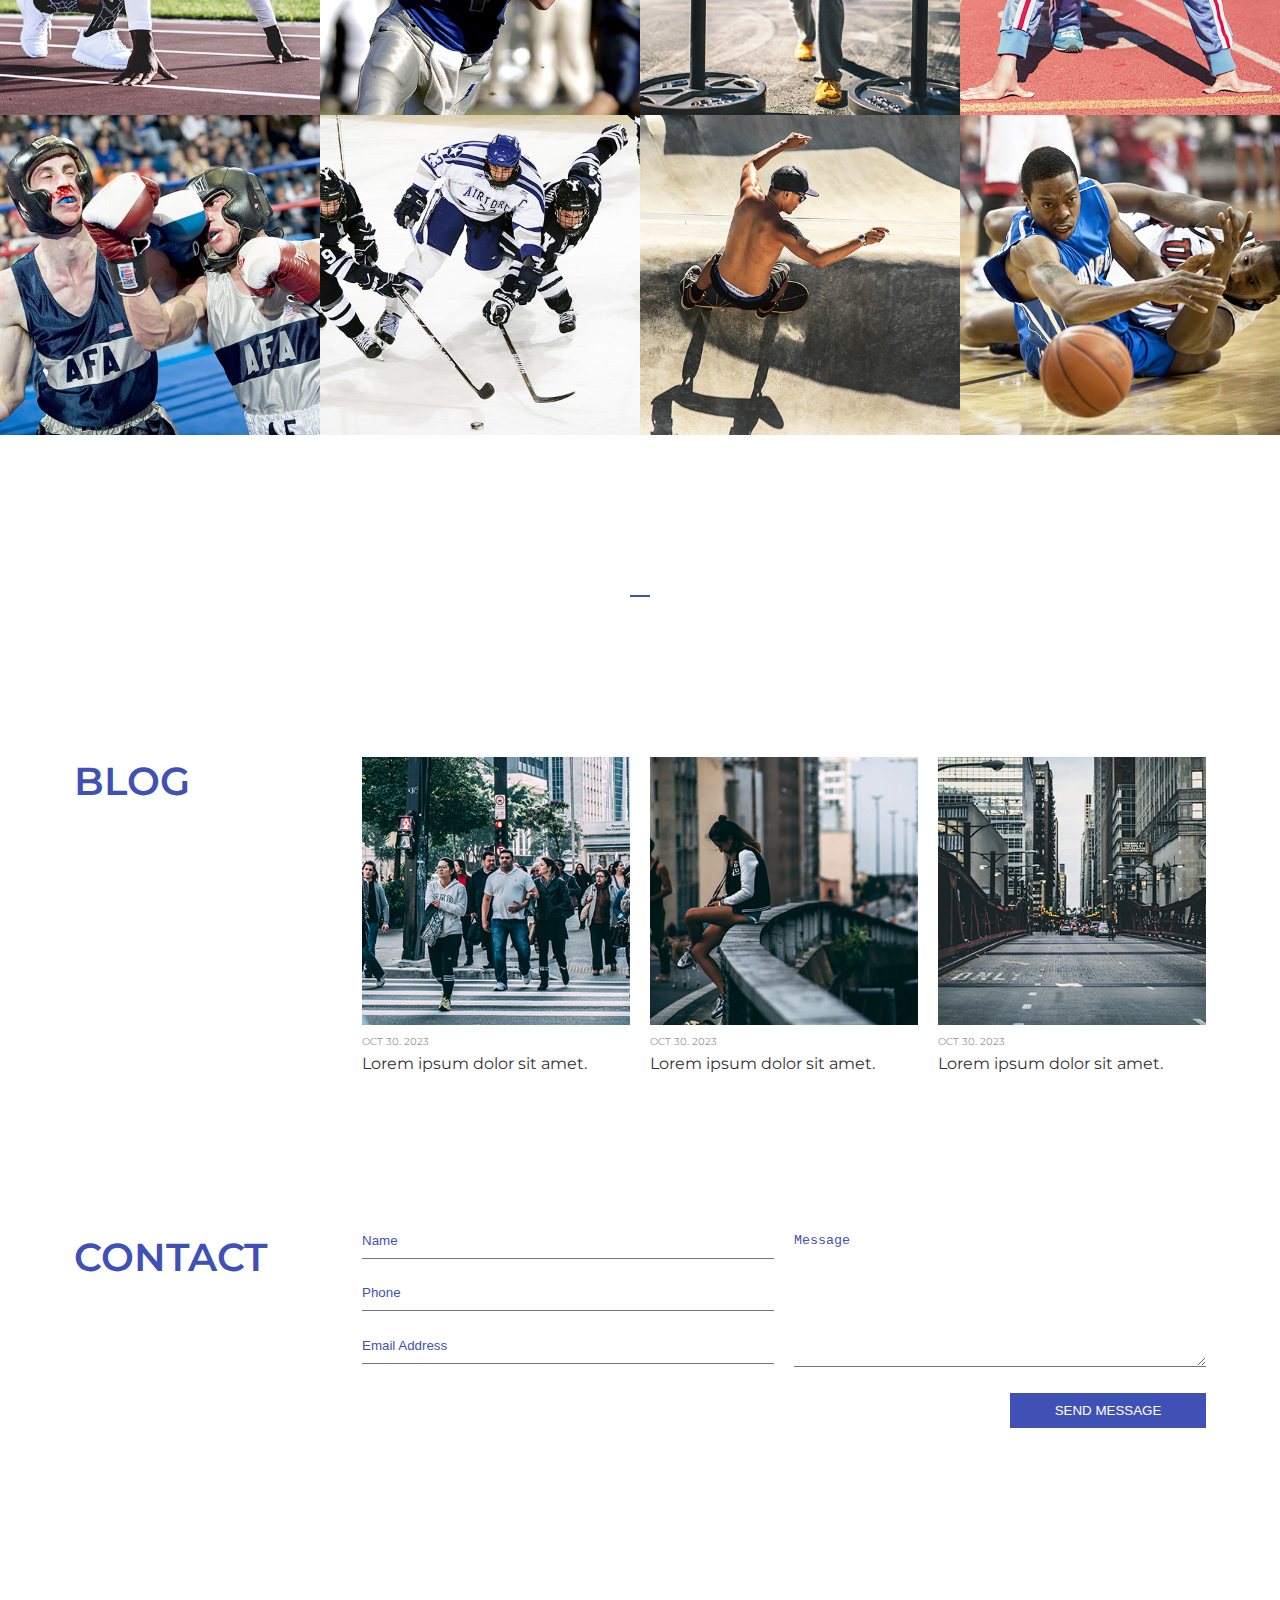
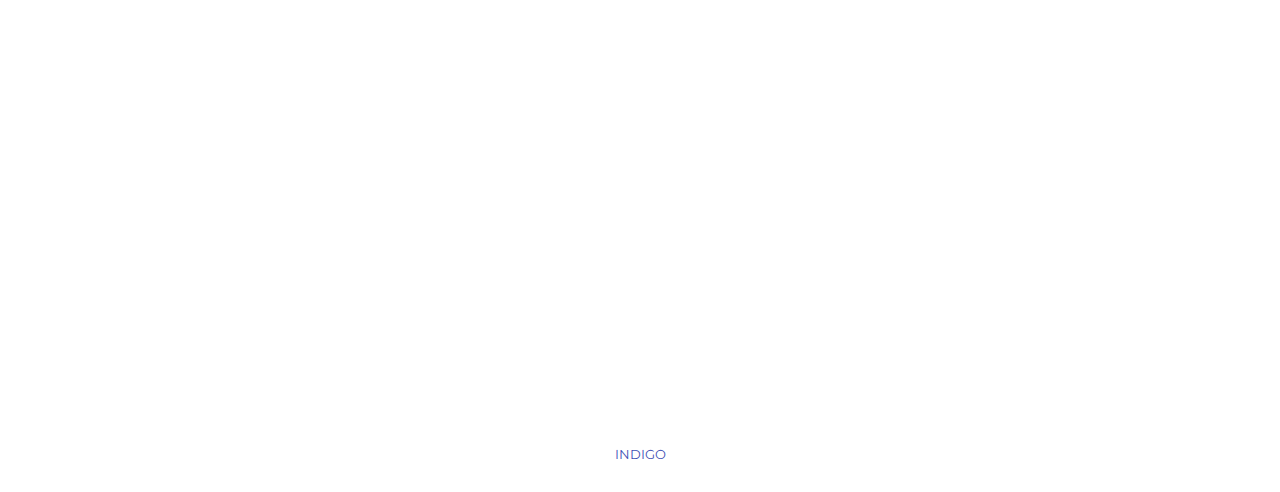
==== commit 8822e5f1: "Add files via upload" ====
--- a/index2.html
+++ b/index2.html
@@ -159,55 +159,130 @@
             background:#e0e0e0;
             text-indent:-9999px;
         }
-
+        .work h2{
+            margin-bottom:80px;
+        }
+        .work article{
+            width:25%;
+            color:#fff;
+        }
+        .work article{
+            position:relative;
+            overflow:hidden;
+        }
+        .work .img-box::after{
+            position:absolute;
+            left:0;
+            right:0;
+            top:-100%;
+            bottom:100%;
+            content:'';
+            display:block;
+            background:#3f51b5;
+            opacity:0.8;
+            transition:0.3s;
+        }
+        .work article:hover .img-box::after{
+            top:0;
+            bottom:0;
+        }
+        .work h3{
+            position:absolute;
+            left:34px;
+            top:34px;
+            font-weight:500;
+            font-size:1.4em;
+            opacity:0;
+            transition-duration:0.3s;
+            transition-delay:0.3s;
+        }
+        .work article:hover h3{
+            opacity:1;
+        }
+        .work p{
+            position:absolute;
+            left:34px;
+            top:70px;
+            opacity:0;
+            font-size:0;
+        }
+        .work article:hover p{
+            /* animation-name:ani01; */
+            /* animation-duration:0.3s; */
+            /* animation-delay:0.6s; */
+            /* animation-iteration-count:4; */
+            /* animation-fill-mode:forwards; */
+            animation: ani01 0.3s 0.6s 4 forwards;
+        }
+        @keyframes ani01{
+            0%{
+                opacity:0;
+                font-size:0; 
+            }
+            100%{
+                opacity:1;
+                font-size:13px;
+            }
+        }
         .mini-divider h2{
             width:20px;
             margin:0 auto;
             background:#3f51b5;
         }
-        .work h2{
-            margin-bottom:80px;
-        }
-        .work article{
-            width:25%;
-        }
-        .work article{
-            position:relative;
-        }
-        .work .img-box::after{
-            position:absolute;
-            left:0;
-            right:0;
-            top:0;
-            bottom:0;
-            content:'';
+        .blog article p:first-of-type{
+            margin:10px 0 6px;
+            font-size:0.8em;
+            color:#999;
+        }
+        .blog article p:last-of-type{
+            font-size:1.2em
+        }
+        
+        .field input,.field textarea{
             display:block;
+            width:100%;
+            margin-bottom:2em;
+            border:none;
+            border-bottom:1px solid #757575;
+            padding-bottom:10px;            
+        }
+        .field input::placeholder,.field textarea::placeholder{
+            color:#3f51b5;
+        }
+        .field textarea{
+            height:134px;
+        }
+        .send-box input{
+            border:none;
+            padding:10px 0;
             background:#3f51b5;
-            opacity:0.8;
-        }
-        .work h3{
-            position:absolute;
-            left:0;
-            top:0;
-        }
-        .work p{
-            position:absolute;
-            left:0;
-            top:0;
+            color:#fff;
+        }
+        .map{
+            margin-bottom:0;
+        }
+        .map iframe{
+            width:100%;
+            height:425px;
+        }
+        .copyright address{
+            padding:30px;
+            text-align:center;
+            color:#3f51b5;
         }
     </style>
 </head>
 <body>
     <section class="wrap">
-        <header class="header clearfix">
+        <header class="header clearfix" id="top01">
             <h1 class="fleft"><a href="#">INDIGO</a></h1>
             <nav class="fright">
                 <ul class="mid-txt">
-                    <li><a href="#">HOME</a></li>
-                    <li><a href="#">WE ARE</a></li>
-                    <li><a href="#">WORK</a></li>
-                    <li><a href="#">BLOG</a></li>
-                    <li><a href="#">CONTACT US</a></li>
+                    <li><a href="#top01">HOME</a></li>
+                    <li><a href="#top02">WE ARE</a></li>
+                    <li><a href="#top03">WORK</a></li>
+                    <li><a href="#top04">BLOG</a></li>
+                    <li><a href="#top05">CONTACT US</a></li>
                 </ul>
             </nav>
         </header>
@@ -215,7 +290,7 @@
             <h2 class="hide">SLIDER</h2>
             <div class="img-box"><a href="#"><img src="./images/slide01.jpg" alt="슬라이더1"></a></div>
         </section>
-        <section class="sec display s-mb">
+        <section class="sec display s-mb" id="top02">
             <div class="container clearfix">
                 <h2 class="tit-sec col07 fleft">WE ARE</h2>
                 <p class="col09 fright serif-txt">Lorem, ipsum dolor sit amet consectetur adipisicing elit. Delectus nam neque placeat velit, dolorem enim ipsum doloribus autem quibusdam, voluptatum reprehenderit quis nihil repellendus at fugiat expedita animi nobis sunt.</p>
@@ -251,7 +326,7 @@
                 <h2>구분선</h2>                
             </div>
         </section>
-        <section class="sec work clearfix">
+        <section class="sec work clearfix" id="top03">
             <div class="container">
                 <h2 class="tit-sec">WORK</h2>
             </div>
@@ -301,7 +376,7 @@
                 <h2>구분선</h2>                
             </div>
         </section>
-        <section class="sec blog">
+        <section class="sec blog" id="top04">
             <div class="container clearfix">
                 <h2 class="tit-sec fleft col04 mr20">BLOG</h2>
                 <article class="fleft col04 mr20">
@@ -311,20 +386,20 @@
                     <p>Lorem ipsum dolor sit amet.</p>
                 </article>
                 <article class="fleft col04 mr20">
-                    <div class="img-box"><img src="./images/blog01.jpg" alt="blog01"></div>
+                    <div class="img-box"><img src="./images/blog02.jpg" alt="blog02"></div>
                     <h3 class="hide">아티클제목2</h3>
                     <p>OCT 30. 2023</p>
                     <p>Lorem ipsum dolor sit amet.</p>
                 </article>
                 <article class="fleft col04">
-                    <div class="img-box"><img src="./images/blog01.jpg" alt="blog01"></div>
+                    <div class="img-box"><img src="./images/blog03.jpg" alt="blog03"></div>
                     <h3 class="hide">아티클제목3</h3>
                     <p>OCT 30. 2023</p>
                     <p>Lorem ipsum dolor sit amet.</p>
                 </article>
             </div>
         </section>
-        <section class="sec contact">
+        <section class="sec contact" id="top05">
             <div class="container clearfix">
                 <h2 class="tit-sec fleft col04 mr20">CONTACT</h2>
                 <form action="#" class="fright col12">
@@ -339,11 +414,11 @@
                         </div>
                         <div class="fright col06">
                             <label class="hide" for="msg">Message</label>
-                            <textarea name="msg" id="msg"></textarea>
+                            <textarea name="msg" id="msg" placeholder="Message"></textarea>
                         </div>
                     </div>
                     <div class="send-box clearfix">
-                        <input type="submit" value="SEND MESSAGE" class="fright">
+                        <input class="fright col03" type="submit" value="SEND MESSAGE">
                     </div>
                 </form>
             </div>
@@ -351,7 +426,7 @@
         <section class="sec map">
             <div class="container">
                 <h2 class="hide">map</h2>
-                <iframe src="" frameborder="0">아이프래임</iframe>
+                <iframe src="https://www.google.com/maps/embed?pb=!1m10!1m8!1m3!1d11515326.99634034!2d17.2800773!3d45.2000678!3m2!1i1024!2i768!4f13.1!5e0!3m2!1sko!2skr!4v1685005298145!5m2!1sko!2skr" style="border:0;"></iframe>
             </div>
         </section>
         <footer class="footer copyright">
